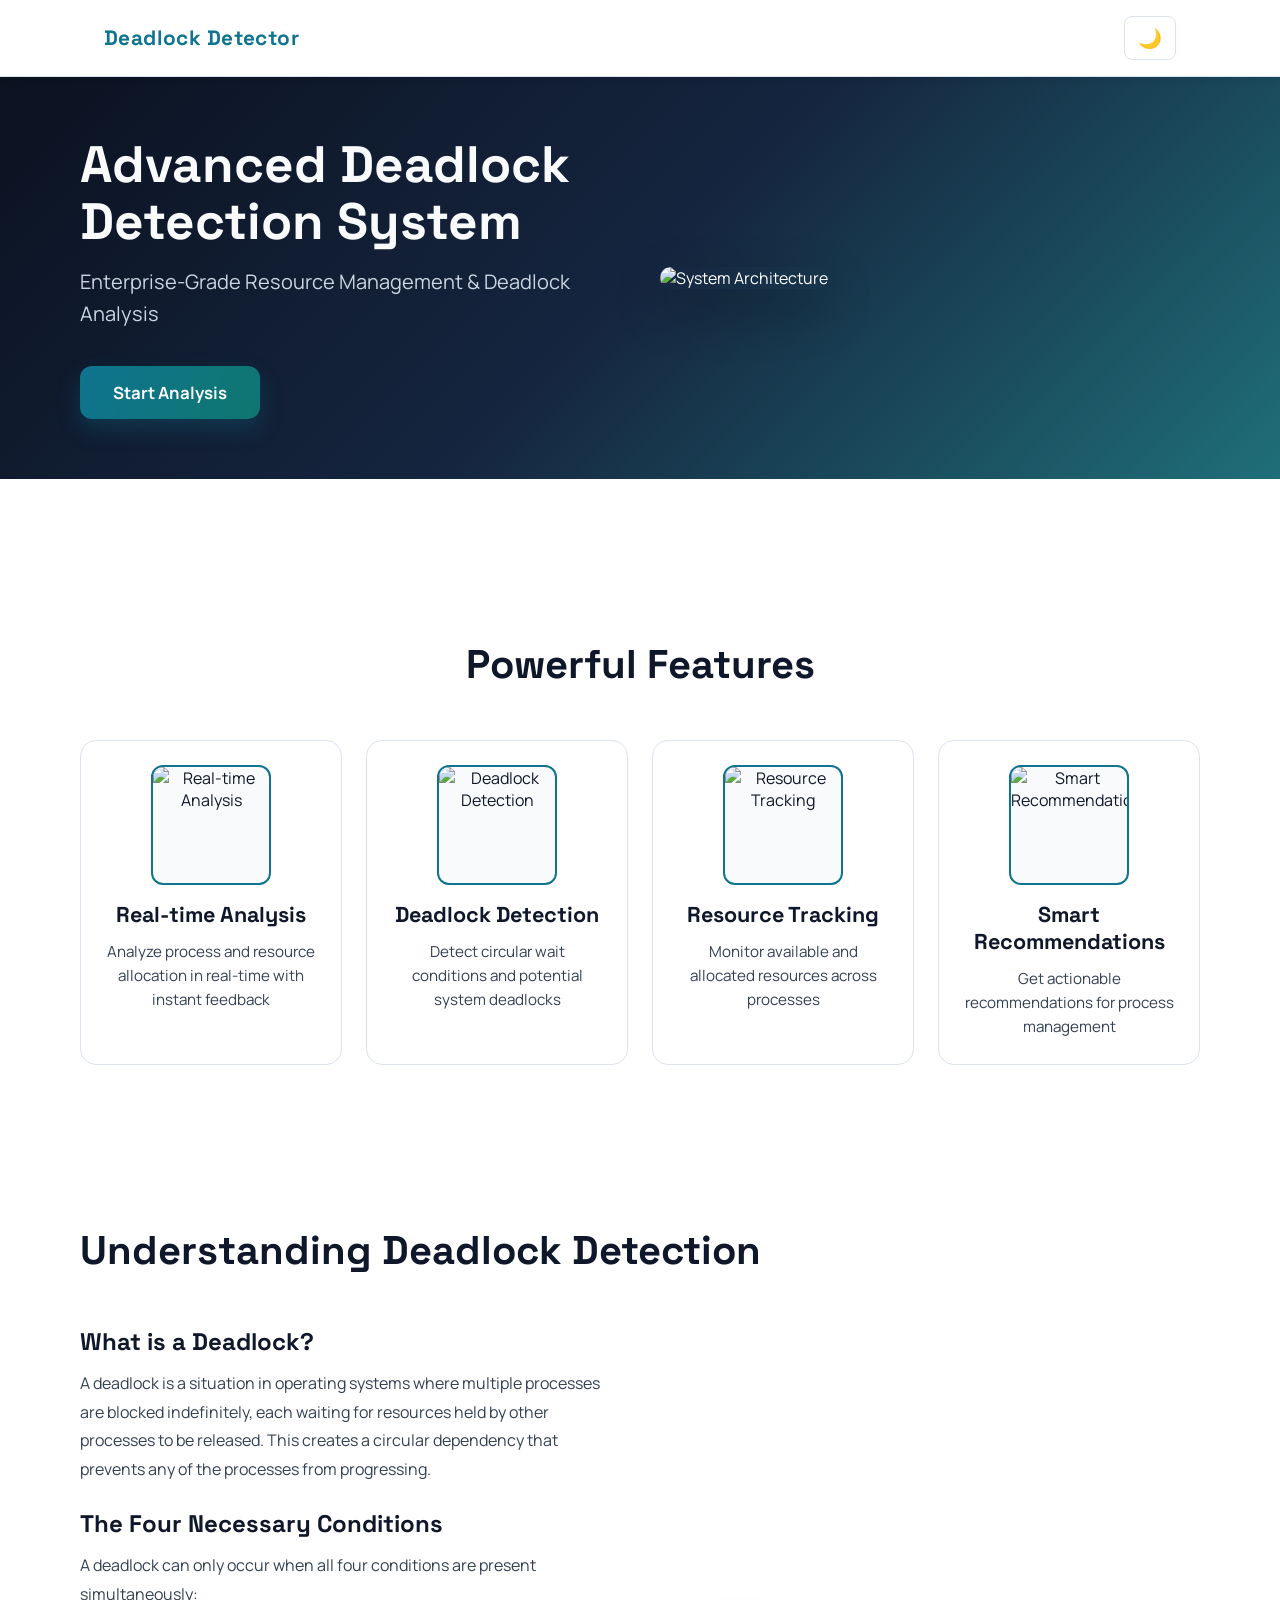
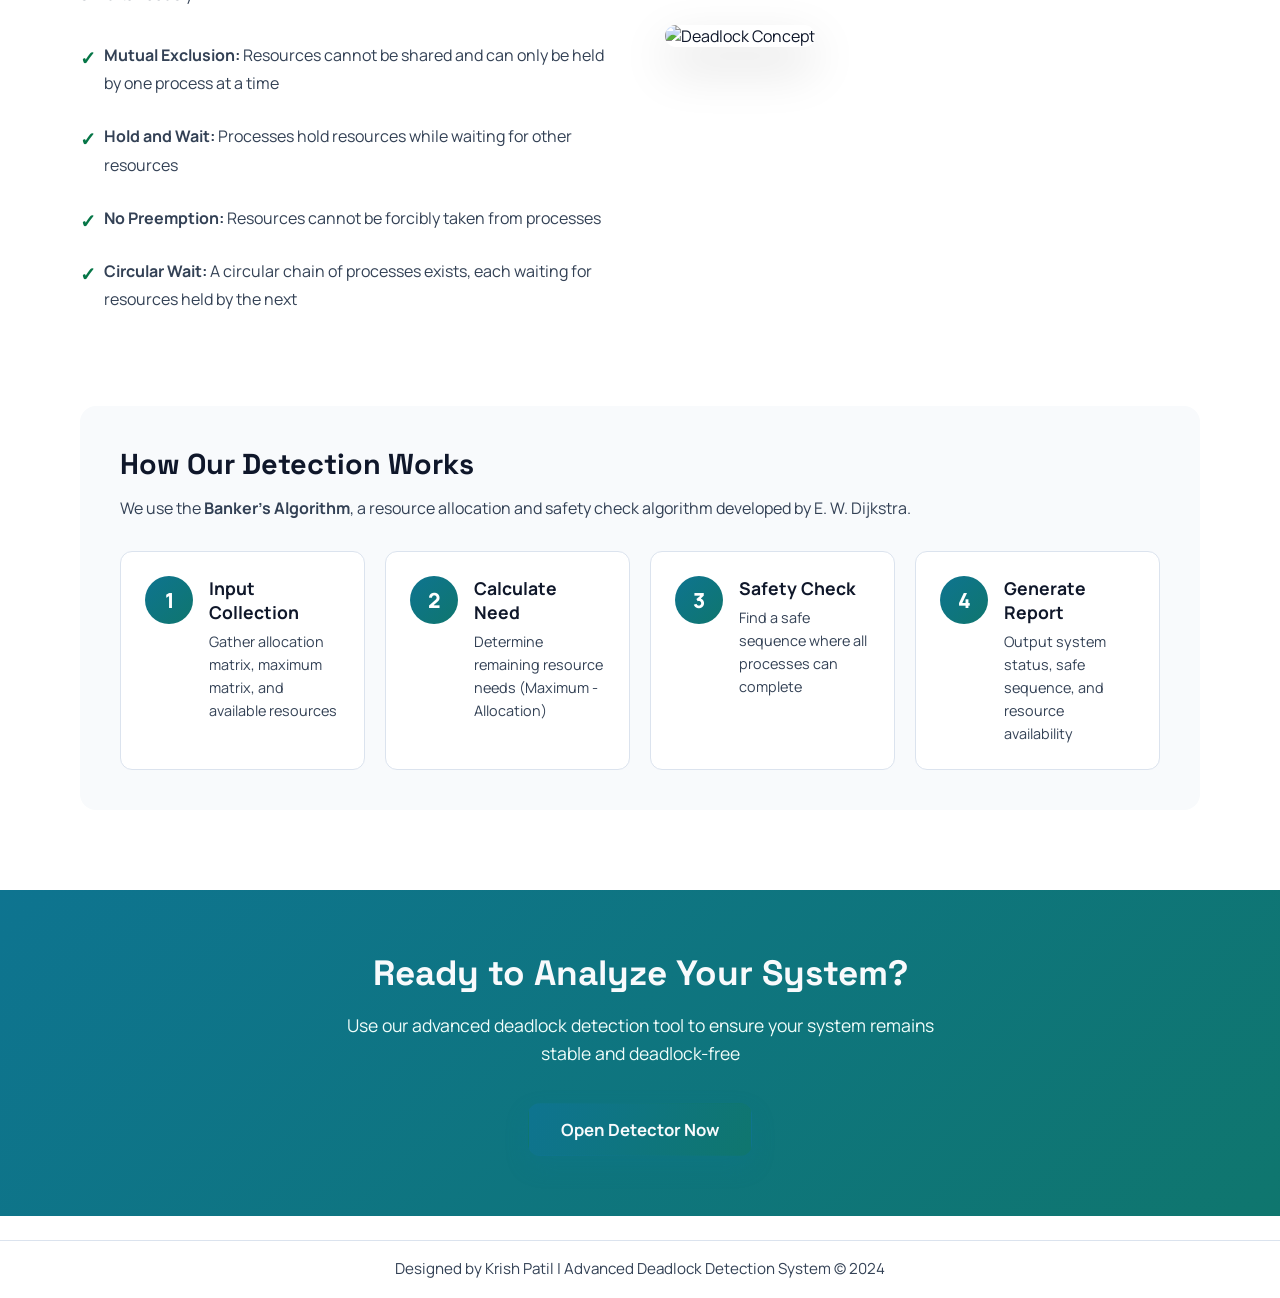
==== index.html @ be3bcf53 "Replace emoji icons with real Pexels images for better UX" ====
<!DOCTYPE html>
<html lang="en">
<head>
    <meta charset="UTF-8">
    <meta name="viewport" content="width=device-width, initial-scale=1.0">
    <title>Advanced Deadlock Detection System</title>
    <link rel="preconnect" href="https://fonts.googleapis.com">
    <link rel="preconnect" href="https://fonts.gstatic.com" crossorigin>
    <link href="https://fonts.googleapis.com/css2?family=JetBrains+Mono:wght@400;600&family=Manrope:wght@400;600;700;800&family=Space+Grotesk:wght@600;700&display=swap" rel="stylesheet">
    <link rel="stylesheet" href="style.css">
</head>
<body>
    <!-- Navigation -->
    <nav class="navbar">
        <div class="container navbar-content">
            <div class="logo">Deadlock Detector</div>
            <button class="theme-toggle" id="theme-toggle" title="Toggle Dark/Light Mode">
                <span class="theme-icon">🌙</span>
            </button>
        </div>
    </nav>

    <!-- Hero Section -->
    <section class="hero">
        <div class="container">
            <div class="hero-content">
                <h1>Advanced Deadlock Detection System</h1>
                <p class="hero-subtitle">Enterprise-Grade Resource Management & Deadlock Analysis</p>
                <a href="detector.html" class="btn btn-primary btn-lg">Start Analysis</a>
            </div>
            <div class="hero-image">
                <img src="https://images.pexels.com/photos/3183150/pexels-photo-3183150.jpeg?auto=compress&cs=tinysrgb&w=800" alt="System Architecture" class="hero-img">
            </div>
        </div>
    </section>

    <!-- Features Section -->
    <section class="features">
        <div class="container">
            <h2>Powerful Features</h2>
            <div class="features-grid">
                <div class="feature-card">
                    <div class="feature-icon">
                        <img src="https://images.pexels.com/photos/3861969/pexels-photo-3861969.jpeg?auto=compress&cs=tinysrgb&w=400" alt="Real-time Analysis" class="feature-img">
                    </div>
                    <h3>Real-time Analysis</h3>
                    <p>Analyze process and resource allocation in real-time with instant feedback</p>
                </div>
                <div class="feature-card">
                    <div class="feature-icon">
                        <img src="https://images.pexels.com/photos/3182828/pexels-photo-3182828.jpeg?auto=compress&cs=tinysrgb&w=400" alt="Deadlock Detection" class="feature-img">
                    </div>
                    <h3>Deadlock Detection</h3>
                    <p>Detect circular wait conditions and potential system deadlocks</p>
                </div>
                <div class="feature-card">
                    <div class="feature-icon">
                        <img src="https://images.pexels.com/photos/3808517/pexels-photo-3808517.jpeg?auto=compress&cs=tinysrgb&w=400" alt="Resource Tracking" class="feature-img">
                    </div>
                    <h3>Resource Tracking</h3>
                    <p>Monitor available and allocated resources across processes</p>
                </div>
                <div class="feature-card">
                    <div class="feature-icon">
                        <img src="https://images.pexels.com/photos/3184619/pexels-photo-3184619.jpeg?auto=compress&cs=tinysrgb&w=400" alt="Smart Recommendations" class="feature-img">
                    </div>
                    <h3>Smart Recommendations</h3>
                    <p>Get actionable recommendations for process management</p>
                </div>
            </div>
        </div>
    </section>

    <!-- About Section -->
    <section class="about">
        <div class="container">
            <h2>Understanding Deadlock Detection</h2>
            <div class="about-content">
                <div class="about-text">
                    <h3>What is a Deadlock?</h3>
                    <p>A deadlock is a situation in operating systems where multiple processes are blocked indefinitely, each waiting for resources held by other processes to be released. This creates a circular dependency that prevents any of the processes from progressing.</p>
                    
                    <h3 class="mt-3">The Four Necessary Conditions</h3>
                    <p>A deadlock can only occur when all four conditions are present simultaneously:</p>
                    <ul class="conditions-list">
                        <li><strong>Mutual Exclusion:</strong> Resources cannot be shared and can only be held by one process at a time</li>
                        <li><strong>Hold and Wait:</strong> Processes hold resources while waiting for other resources</li>
                        <li><strong>No Preemption:</strong> Resources cannot be forcibly taken from processes</li>
                        <li><strong>Circular Wait:</strong> A circular chain of processes exists, each waiting for resources held by the next</li>
                    </ul>
                </div>
                <div class="about-image">
                    <img src="https://images.pexels.com/photos/3183153/pexels-photo-3183153.jpeg?auto=compress&cs=tinysrgb&w=800" alt="Deadlock Concept" class="about-img">
                </div>
            </div>

            <div class="algorithm-section">
                <h3>How Our Detection Works</h3>
                <p>We use the <strong>Banker's Algorithm</strong>, a resource allocation and safety check algorithm developed by E. W. Dijkstra.</p>
                
                <div class="algorithm-steps">
                    <div class="step">
                        <div class="step-number">1</div>
                        <div class="step-content">
                            <h4>Input Collection</h4>
                            <p>Gather allocation matrix, maximum matrix, and available resources</p>
                        </div>
                    </div>
                    <div class="step">
                        <div class="step-number">2</div>
                        <div class="step-content">
                            <h4>Calculate Need</h4>
                            <p>Determine remaining resource needs (Maximum - Allocation)</p>
                        </div>
                    </div>
                    <div class="step">
                        <div class="step-number">3</div>
                        <div class="step-content">
                            <h4>Safety Check</h4>
                            <p>Find a safe sequence where all processes can complete</p>
                        </div>
                    </div>
                    <div class="step">
                        <div class="step-number">4</div>
                        <div class="step-content">
                            <h4>Generate Report</h4>
                            <p>Output system status, safe sequence, and resource availability</p>
                        </div>
                    </div>
                </div>
            </div>
        </div>
    </section>

    <!-- CTA Section -->
    <section class="cta">
        <div class="container">
            <h2>Ready to Analyze Your System?</h2>
            <p>Use our advanced deadlock detection tool to ensure your system remains stable and deadlock-free</p>
            <a href="detector.html" class="btn btn-primary btn-lg">Open Detector Now</a>
        </div>
    </section>

    <footer class="footer">
        <p>Designed by Krish Patil | Advanced Deadlock Detection System © 2024</p>
    </footer>
</body>
</html>
---- style.css ----
:root {
    --bg-1: #0b1220;
    --bg-2: #15253f;
    --bg-3: #1f6f78;
    --text-primary: #0f172a;
    --text-secondary: #334155;
    --surface: #ffffff;
    --surface-soft: #f8fafc;
    --surface-strong: #eef2ff;
    --border: #dbe3ee;
    --accent: #0e7490;
    --accent-strong: #0f766e;
    --danger: #b42318;
    --danger-soft: #fef3f2;
    --safe: #067647;
    --safe-soft: #ecfdf3;
    --radius-md: 14px;
    --radius-lg: 20px;
    --shadow-soft: 0 14px 30px rgba(2, 8, 23, 0.14);
    --shadow-strong: 0 28px 60px rgba(2, 8, 23, 0.2);
}

/* Dark Mode Theme */
html[data-theme="dark"] {
    --text-primary: #f8fafc;
    --text-secondary: #cbd5e1;
    --surface: #1f2937;
    --surface-soft: #111827;
    --surface-strong: #374151;
    --border: #4b5563;
    --danger-soft: #7f1d1d;
    --safe-soft: #064e3b;
    --shadow-soft: 0 14px 30px rgba(0, 0, 0, 0.4);
    --shadow-strong: 0 28px 60px rgba(0, 0, 0, 0.6);
}

@media (prefers-color-scheme: dark) {
    html:not([data-theme="light"]) {
        --text-primary: #f8fafc;
        --text-secondary: #cbd5e1;
        --surface: #1f2937;
        --surface-soft: #111827;
        --surface-strong: #374151;
        --border: #4b5563;
        --danger-soft: #7f1d1d;
        --safe-soft: #064e3b;
        --shadow-soft: 0 14px 30px rgba(0, 0, 0, 0.4);
        --shadow-strong: 0 28px 60px rgba(0, 0, 0, 0.6);
    }
}

@keyframes fadeInDown {
    from {
        opacity: 0;
        transform: translateY(-20px);
    }
    to {
        opacity: 1;
        transform: translateY(0);
    }
}

@keyframes fadeInUp {
    from {
        opacity: 0;
        transform: translateY(20px);
    }
    to {
        opacity: 1;
        transform: translateY(0);
    }
}

@keyframes slideInLeft {
    from {
        opacity: 0;
        transform: translateX(-30px);
    }
    to {
        opacity: 1;
        transform: translateX(0);
    }
}

@keyframes slideInRight {
    from {
        opacity: 0;
        transform: translateX(30px);
    }
    to {
        opacity: 1;
        transform: translateX(0);
    }
}

@keyframes scaleIn {
    from {
        opacity: 0;
        transform: scale(0.95);
    }
    to {
        opacity: 1;
        transform: scale(1);
    }
}

@keyframes pulse {
    0%, 100% {
        box-shadow: 0 0 0 0 rgba(14, 116, 144, 0.3);
    }
}

@keyframes glow {
    0% {
        box-shadow: var(--shadow-soft);
    }
    50% {
        box-shadow: var(--shadow-soft);
    }
    100% {
        box-shadow: var(--shadow-soft);
    }
}

@keyframes shimmer {
    0% {
        background-position: -1000px 0;
    }
    100% {
        background-position: 1000px 0;
    }
}

* {
    margin: 0;
    padding: 0;
    box-sizing: border-box;
}

html {
    scroll-behavior: smooth;
}

body {
    font-family: "Manrope", "Segoe UI", sans-serif;
    color: var(--text-primary);
    min-height: 100vh;
    background: var(--surface);
}

input, textarea, select {
    color: var(--text-primary);
    background-color: var(--surface);
    transition: background-color 0.3s ease, color 0.3s ease, border-color 0.3s ease;
}

/* Navbar Styling */
.navbar {
    background: var(--surface);
    border-bottom: 1px solid var(--border);
    padding: 1rem 0;
    position: sticky;
    top: 0;
    z-index: 100;
    box-shadow: 0 2px 8px rgba(0, 0, 0, 0.08);
}

.navbar-content {
    display: flex;
    justify-content: space-between;
    align-items: center;
    padding: 0 1.5rem;
}

.logo {
    font-size: 1.3rem;
    font-weight: 700;
    color: var(--accent);
    font-family: "Space Grotesk", "Manrope", sans-serif;
    letter-spacing: 0.02em;
}

.theme-toggle {
    background: none;
    border: 1px solid var(--border);
    padding: 0.6rem 0.8rem;
    border-radius: 8px;
    cursor: pointer;
    font-size: 1.2rem;
    transition: all 0.3s ease;
    display: flex;
    align-items: center;
    justify-content: center;
    color: var(--accent);
}

.theme-toggle:hover {
    background: var(--surface-soft);
    border-color: var(--accent);
    transform: scale(1.05);
}

.theme-icon {
    display: inline-block;
    transition: transform 0.3s ease;
}

.theme-toggle:active .theme-icon {
    transform: rotate(20deg);
}

.container {
    max-width: 1120px;
    margin: 0 auto;
}

.header {
    text-align: center;
    margin-bottom: 28px;
    padding: 26px 22px;
    border: 1px solid rgba(226, 232, 240, 0.24);
    background: linear-gradient(135deg, var(--bg-1) 0%, var(--bg-2) 100%);
    backdrop-filter: blur(8px);
    border-radius: var(--radius-lg);
    box-shadow: 0 10px 30px rgba(0, 0, 0, 0.25);
    animation: fadeInDown 0.8s ease-out;
}

.header h1 {
    font-family: "Space Grotesk", "Manrope", sans-serif;
    font-size: clamp(2rem, 3.8vw, 3rem);
    letter-spacing: 0.02em;
    margin-bottom: 8px;
    color: #f8fafc;
}

.header p {
    font-size: 1.05rem;
    color: #cbd5e1;
}

.back-link {
    display: inline-block;
    margin-top: 16px;
    text-decoration: none;
    color: #f0fdfa;
    font-weight: 600;
    border: 1px solid rgba(240, 253, 250, 0.45);
    padding: 10px 16px;
    border-radius: 999px;
    transition: all 0.25s ease;
    animation: slideInRight 0.6s ease-out;
}

.back-link:hover {
    background: #f0fdfa;
    color: #0f172a;
    transform: translateY(-1px);
}

.main-content {
    display: grid;
    grid-template-columns: 1fr;
    gap: 18px;
}

.card,
.input-section,
.results-section {
    border-radius: var(--radius-md);
    background: var(--surface);
    color: var(--text-primary);
    border: 1px solid var(--border);
    box-shadow: var(--shadow-soft);
    padding: 24px;
    animation: fadeInUp 0.7s ease-out;
}

.card {
    transition: transform 0.3s ease, box-shadow 0.3s ease;
}

.card:hover {
    transform: translateY(-4px);
    box-shadow: var(--shadow-strong);
}

h2,
h3 {
    color: var(--text-primary);
    margin-bottom: 12px;
    font-family: "Space Grotesk", "Manrope", sans-serif;
}

p,
li,
label {
    color: var(--text-secondary);
    line-height: 1.6;
}

.features-card ul,
.info-card ol {
    margin-left: 20px;
    margin-top: 10px;
}

.features-card li,
.info-card li {
    margin: 8px 0;
    animation: slideInLeft 0.5s ease-out;
}

.btn {
    display: inline-flex;
    align-items: center;
    justify-content: center;
    gap: 8px;
    font-family: "Manrope", "Segoe UI", sans-serif;
    font-weight: 700;
    border-radius: 12px;
    padding: 12px 20px;
    border: 1px solid transparent;
    cursor: pointer;
    text-decoration: none;
    transition: transform 0.18s ease, box-shadow 0.2s ease, background 0.2s ease;
    margin-top: 8px;
    animation: slideInLeft 0.6s ease-out;
}

.btn:hover {
    transform: translateY(-2px);
}

.btn-primary {
    color: #f8fafc;
    background: linear-gradient(120deg, var(--accent), var(--accent-strong));
    box-shadow: 0 10px 22px rgba(14, 116, 144, 0.3);
}

.btn-primary:hover {
    box-shadow: 0 14px 28px rgba(14, 116, 144, 0.36);
}

.btn-secondary {
    color: var(--surface);
    background: var(--text-primary);
    border-color: var(--text-secondary);
}

.btn-secondary:hover {
    background: #edf2f7;
}

.form-group {
    margin-bottom: 16px;
}

.form-group label {
    display: block;
    font-weight: 700;
    margin-bottom: 6px;
}

.form-group input {
    width: 100%;
    max-width: 220px;
    border: 1px solid #cbd5e1;
    border-radius: 10px;
    padding: 10px 12px;
    font-size: 1rem;
    transition: all 0.3s ease;
    animation: slideInLeft 0.5s ease-out;
    background: var(--surface);
    color: var(--text-primary);
}

.form-group input:focus,
.matrix-input:focus,
.resource-item input:focus {
    outline: none;
    border-color: var(--accent);
    box-shadow: 0 0 0 4px rgba(14, 116, 144, 0.16);
}

#matrices-container {
    margin-top: 22px;
}

.matrix-section {
    background: var(--surface-soft);
    border: 1px solid var(--border);
    border-radius: 12px;
    padding: 18px;
    margin-bottom: 16px;
    animation: fadeInUp 0.6s ease-out;
    transition: all 0.3s ease;
}

.matrix-section:hover {
    border-color: var(--accent);
    box-shadow: 0 6px 16px rgba(14, 116, 144, 0.1);
}

.matrix-row {
    display: grid;
    grid-template-columns: 56px repeat(auto-fit, minmax(56px, 1fr));
    gap: 8px;
    margin-bottom: 10px;
}

.matrix-label {
    display: flex;
    align-items: center;
    justify-content: center;
    border-radius: 8px;
    background: var(--surface-strong);
    color: #1e293b;
    font-weight: 700;
}

.matrix-input {
    border: 1px solid #cbd5e1;
    border-radius: 8px;
    padding: 8px;
    text-align: center;
    font-size: 0.95rem;
    background: var(--surface);
    color: var(--text-primary);
}

.resource-input-group {
    display: flex;
    flex-wrap: wrap;
    gap: 12px;
}

.resource-item {
    display: flex;
    align-items: center;
    gap: 8px;
    background: var(--surface);
    border: 1px solid var(--border);
    border-radius: 10px;
    padding: 8px 10px;
}

.resource-item label {
    font-weight: 700;
    min-width: 34px;
}

.resource-item input {
    width: 64px;
    border: 1px solid #cbd5e1;
    border-radius: 8px;
    padding: 7px;
    text-align: center;
    background: var(--surface);
    color: var(--text-primary);
}

.status-card {
    font-size: 1.05rem;
    font-weight: 800;
    letter-spacing: 0.01em;
    animation: scaleIn 0.6s ease-out;
}

.status-card.safe {
    background: var(--safe-soft);
    color: var(--safe);
    border: 1px solid #abefc6;
}

.status-card.deadlock {
    background: var(--danger-soft);
    color: var(--danger);
    border: 1px solid #fecdca;
}

.deadlock-card {
    background: var(--danger-soft);
    border-color: #fecdca;
    animation: slideInRight 0.7s ease-out;
}

#safe-sequence,
#deadlock-processes,
#remaining-resources,
#process-details {
    background: var(--surface);
    border: 1px solid var(--border);
    border-radius: 10px;
    padding: 14px;
    margin-top: 10px;
    animation: fadeInUp 0.6s ease-out 0.3s both;
    color: var(--text-primary);
}

#safe-sequence,
#deadlock-processes {
    font-family: "JetBrains Mono", Consolas, monospace;
    font-size: 0.95rem;
}

.resource-display {
    display: flex;
    flex-wrap: wrap;
    gap: 10px;
}

.resource-item-display {
    border-radius: 10px;
    padding: 9px 12px;
    border: 1px solid var(--accent);
    background: var(--surface-soft);
    color: var(--text-primary);
    animation: scaleIn 0.5s ease-out;
    transition: all 0.3s ease;
}

.resource-item-display:hover {
    transform: scale(1.05);
    box-shadow: 0 6px 14px rgba(14, 116, 144, 0.25);
}

.resource-item-display strong {
    color: var(--accent);
}

.process-item {
    border: 1px solid var(--border);
    border-radius: 10px;
    padding: 12px;
    background: var(--surface-soft);
    margin-bottom: 10px;
    animation: slideInLeft 0.5s ease-out;
    transition: all 0.3s ease;
    color: var(--text-primary);
}

.process-item:hover {
    transform: translateX(4px);
    box-shadow: 0 6px 14px rgba(14, 116, 144, 0.15);
}

.process-item strong {
    color: var(--text-primary);
}

.footer {
    margin-top: 24px;
    text-align: center;
    padding: 16px;
    color: var(--text-secondary);
    border-top: 1px solid var(--border);
    animation: fadeInUp 0.8s ease-out 0.5s both;
}

.footer p {
    font-size: 0.95rem;
}

/* Hero Section */
.hero {
    background: linear-gradient(135deg, var(--bg-1) 0%, var(--bg-2) 50%, var(--bg-3) 100%);
    color: white;
    padding: 60px 20px;
    margin-bottom: 80px;
}

.hero .container {
    display: grid;
    grid-template-columns: 1fr 1fr;
    gap: 40px;
    align-items: center;
}

.hero-content {
    animation: slideInLeft 0.8s ease-out;
}

.hero-content h1 {
    font-family: "Space Grotesk", sans-serif;
    font-size: 3.2rem;
    line-height: 1.1;
    margin-bottom: 16px;
    color: #f8fafc;
}

.hero-subtitle {
    font-size: 1.25rem;
    color: #cbd5e1;
    margin-bottom: 28px;
    line-height: 1.6;
}

.hero-image {
    animation: slideInRight 0.8s ease-out;
}

.hero-img {
    width: 100%;
    height: 400px;
    object-fit: cover;
    border-radius: 16px;
    box-shadow: 0 20px 50px rgba(0, 0, 0, 0.3);
    transition: transform 0.3s ease;
}

.hero-img:hover {
    transform: scale(1.02);
}

.btn-lg {
    font-size: 1.05rem;
    padding: 14px 32px;
}

/* Features Section */
.features {
    padding: 80px 20px;
    background: var(--surface);
}

.features h2 {
    font-family: "Space Grotesk", sans-serif;
    font-size: 2.5rem;
    text-align: center;
    margin-bottom: 50px;
    color: var(--text-primary);
}

.features-grid {
    display: grid;
    grid-template-columns: repeat(auto-fit, minmax(260px, 1fr));
    gap: 24px;
}

.feature-card {
    background: var(--surface);
    border-radius: 16px;
    padding: 24px;
    text-align: center;
    border: 1px solid var(--border);
    transition: all 0.3s ease;
    animation: fadeInUp 0.7s ease-out;
}

.feature-card:hover {
    transform: translateY(-8px);
    box-shadow: 0 20px 40px rgba(0, 0, 0, 0.1);
    border-color: var(--accent);
}

.feature-icon {
    width: 120px;
    height: 120px;
    margin: 0 auto 16px;
    border-radius: 12px;
    overflow: hidden;
    background: var(--surface-soft);
    display: flex;
    align-items: center;
    justify-content: center;
    border: 2px solid var(--accent);
    animation: scaleIn 0.6s ease-out;
}

.feature-img {
    width: 100%;
    height: 100%;
    object-fit: cover;
}

.feature-card h3 {
    font-size: 1.35rem;
    margin-bottom: 12px;
    color: var(--text-primary);
}

.feature-card p {
    color: var(--text-secondary);
    line-height: 1.6;
    font-size: 0.95rem;
}

/* About Section */
.about {
    padding: 80px 20px;
    background: var(--surface);
}

.about h2 {
    font-family: "Space Grotesk", sans-serif;
    font-size: 2.5rem;
    margin-bottom: 50px;
    color: var(--text-primary);
}

.about-content {
    display: grid;
    grid-template-columns: 1fr 1fr;
    gap: 50px;
    align-items: center;
    margin-bottom: 60px;
}

.about-text {
    animation: slideInLeft 0.8s ease-out;
}

.about-text h3 {
    font-size: 1.5rem;
    color: var(--text-primary);
    margin-bottom: 12px;
    margin-top: 24px;
}

.about-text h3:first-child {
    margin-top: 0;
}

.about-text p {
    color: var(--text-secondary);
    line-height: 1.8;
    margin-bottom: 16px;
}

.conditions-list {
    list-style: none;
    padding: 0;
    margin: 20px 0;
}

.conditions-list li {
    padding: 12px 0;
    padding-left: 24px;
    position: relative;
    color: var(--text-secondary);
    line-height: 1.8;
}

.conditions-list li:before {
    content: "✓";
    position: absolute;
    left: 0;
    color: var(--safe);
    font-weight: bold;
    font-size: 1.2rem;
}

.about-image {
    animation: slideInRight 0.8s ease-out;
}

.about-img {
    width: 100%;
    height: 400px;
    object-fit: cover;
    border-radius: 16px;
    box-shadow: 0 20px 50px rgba(0, 0, 0, 0.15);
}

.mt-3 {
    margin-top: 24px;
}

/* Algorithm Section */
.algorithm-section {
    background: var(--surface-soft);
    padding: 40px;
    border-radius: 16px;
    margin-top: 40px;
    animation: fadeInUp 0.8s ease-out;
}

.algorithm-section h3 {
    font-size: 1.8rem;
    color: var(--text-primary);
    margin-bottom: 12px;
}

.algorithm-section > p {
    color: var(--text-secondary);
    margin-bottom: 28px;
    line-height: 1.8;
}

.algorithm-steps {
    display: grid;
    grid-template-columns: repeat(auto-fit, minmax(200px, 1fr));
    gap: 20px;
}

.step {
    background: var(--surface);
    padding: 24px;
    border-radius: 12px;
    border: 1px solid var(--border);
    display: flex;
    gap: 16px;
    transition: all 0.3s ease;
}

.step:hover {
    transform: translateY(-4px);
    box-shadow: 0 12px 24px rgba(0, 0, 0, 0.08);
    border-color: var(--accent);
}

.step-number {
    width: 48px;
    height: 48px;
    border-radius: 50%;
    background: linear-gradient(135deg, var(--accent), var(--accent-strong));
    color: white;
    display: flex;
    align-items: center;
    justify-content: center;
    font-weight: 800;
    font-size: 1.3rem;
    flex-shrink: 0;
}

.step-content h4 {
    font-size: 1.1rem;
    color: var(--text-primary);
    margin-bottom: 6px;
}

.step-content p {
    color: var(--text-secondary);
    font-size: 0.9rem;
    line-height: 1.6;
}

/* CTA Section */
.cta {
    background: linear-gradient(135deg, var(--accent), var(--accent-strong));
    color: white;
    padding: 60px 20px;
    text-align: center;
    animation: fadeInUp 0.8s ease-out;
}

.cta h2 {
    font-family: "Space Grotesk", sans-serif;
    font-size: 2.2rem;
    margin-bottom: 16px;
    color: #f8fafc;
}

.cta p {
    font-size: 1.1rem;
    margin-bottom: 28px;
    color: #f0fdfa;
    max-width: 600px;
    margin-left: auto;
    margin-right: auto;
}

@media (max-width: 768px) {
    body {
        padding: 16px 12px;
    }

    .header {
        padding: 20px 16px;
    }

    .card,
    .input-section,
    .results-section {
        padding: 18px;
    }

    .btn {
        width: 100%;
    }

    .form-group input {
        max-width: none;
    }

    .matrix-row {
        grid-template-columns: 46px repeat(auto-fit, minmax(46px, 1fr));
        gap: 6px;
    }

    .resource-item {
        width: 100%;
        justify-content: space-between;
    }

    /* Hero */
    .hero .container {
        grid-template-columns: 1fr;
    }

    .hero-content h1 {
        font-size: 2.2rem;
    }

    .hero-subtitle {
        font-size: 1rem;
    }

    /* Features */
    .features h2 {
        font-size: 1.8rem;
    }

    .features-grid {
        grid-template-columns: 1fr;
    }

    /* About */
    .about-content {
        grid-template-columns: 1fr;
        gap: 30px;
    }

    .algorithm-steps {
        grid-template-columns: 1fr;
    }

    /* CTA */
    .cta h2 {
        font-size: 1.6rem;
    }
}
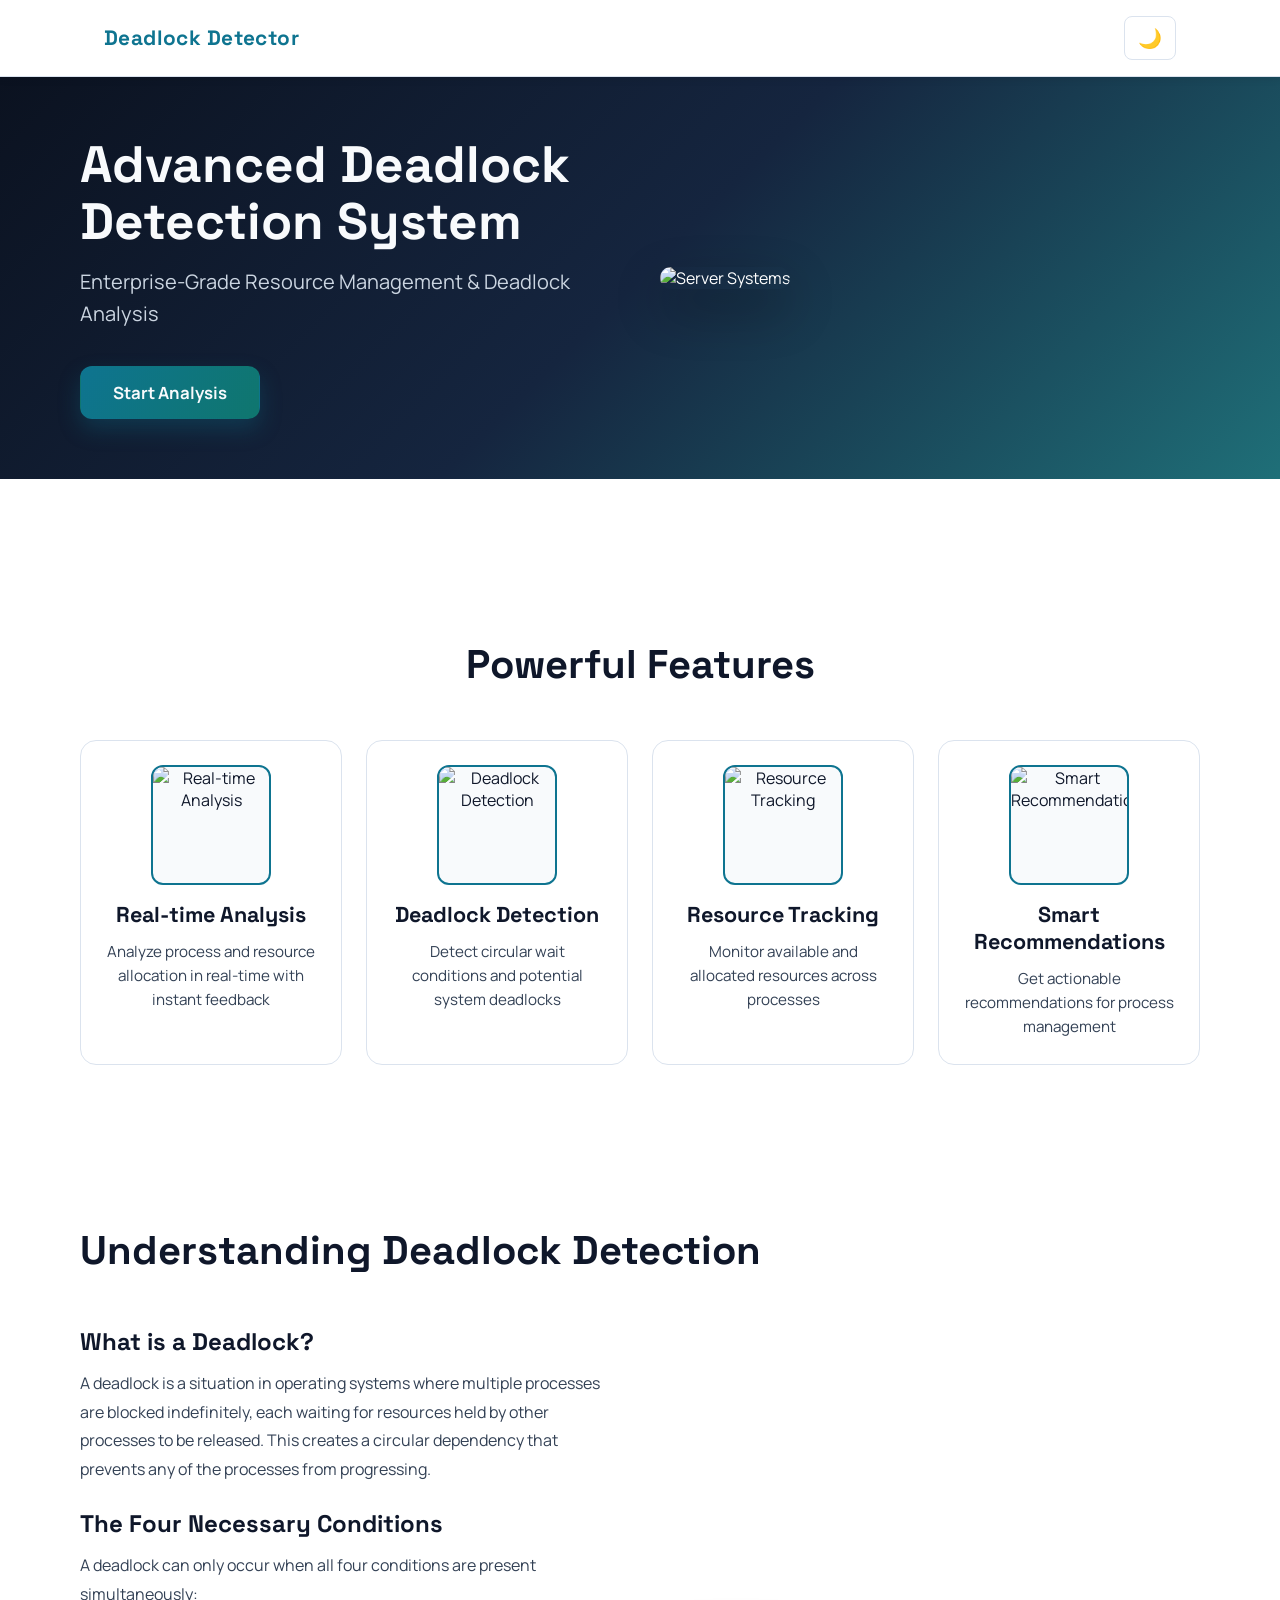
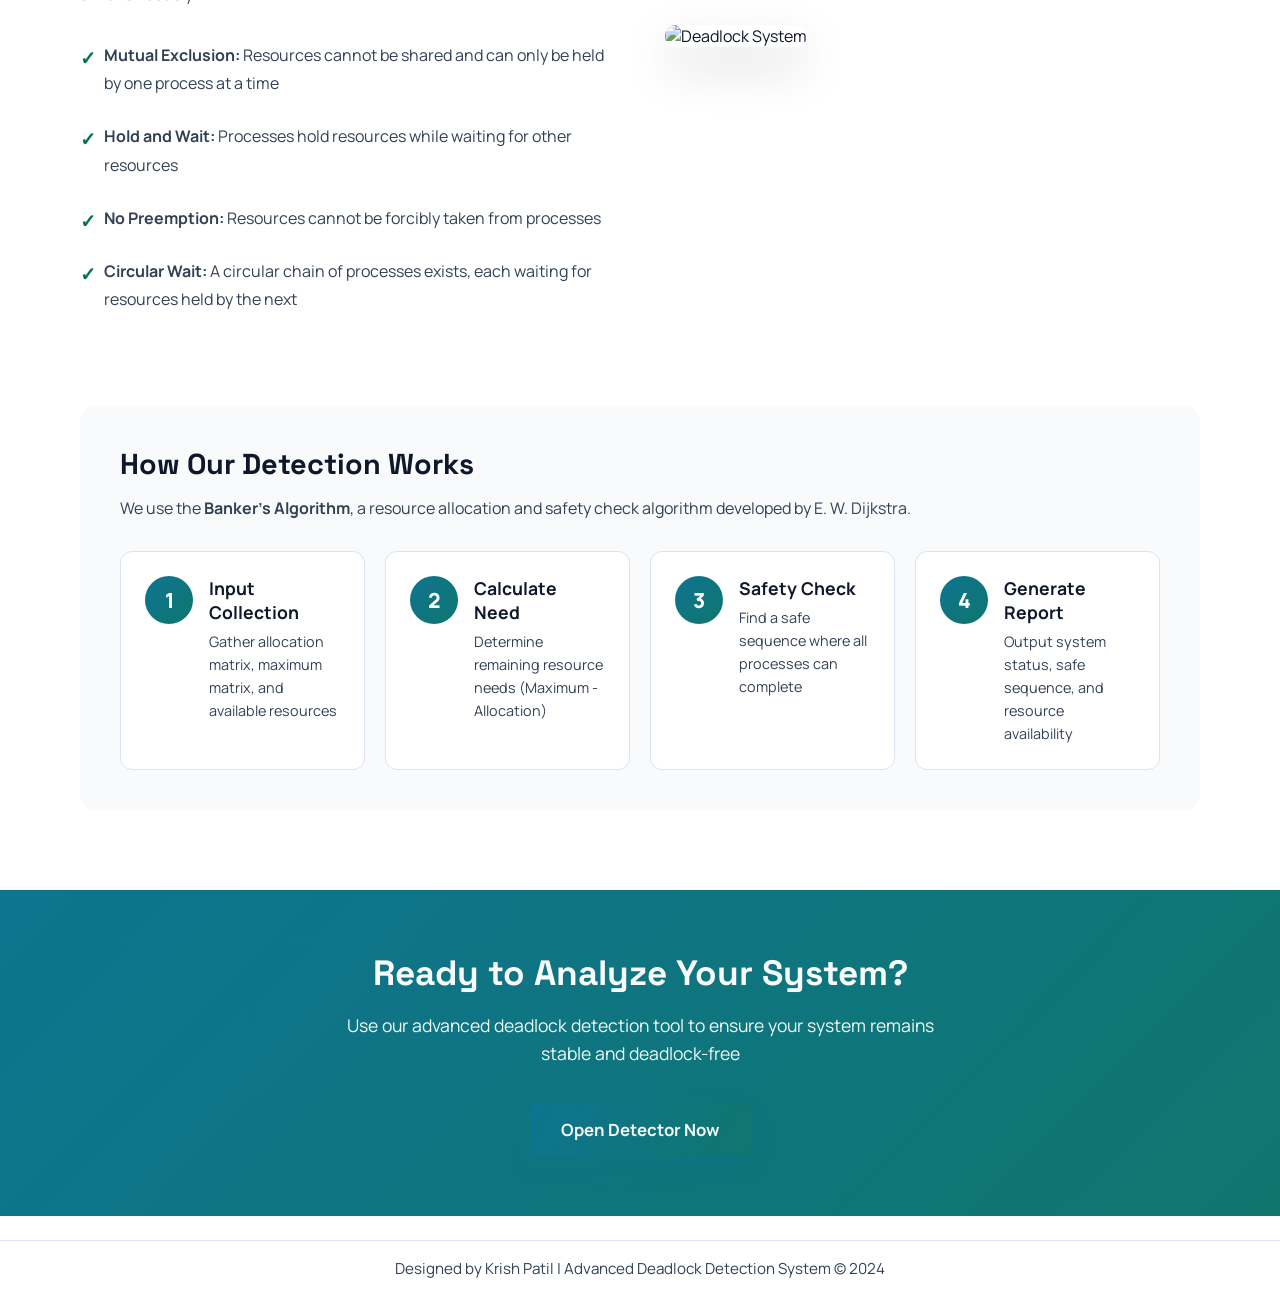
==== commit 2c42c5db: "Update with deadlock-relevant images from Unsplash" ====
--- a/index.html
+++ b/index.html
@@ -29,7 +29,7 @@
                 <a href="detector.html" class="btn btn-primary btn-lg">Start Analysis</a>
             </div>
             <div class="hero-image">
-                <img src="https://images.pexels.com/photos/3183150/pexels-photo-3183150.jpeg?auto=compress&cs=tinysrgb&w=800" alt="System Architecture" class="hero-img">
+                <img src="https://images.unsplash.com/photo-1558618666-fcd25c85cd64?w=800&q=80" alt="Server Systems" class="hero-img">
             </div>
         </div>
     </section>
@@ -41,28 +41,28 @@
             <div class="features-grid">
                 <div class="feature-card">
                     <div class="feature-icon">
-                        <img src="https://images.pexels.com/photos/3861969/pexels-photo-3861969.jpeg?auto=compress&cs=tinysrgb&w=400" alt="Real-time Analysis" class="feature-img">
+                        <img src="https://images.unsplash.com/photo-1551288049-bebda4e38f71?w=400&q=80" alt="Real-time Analysis" class="feature-img">
                     </div>
                     <h3>Real-time Analysis</h3>
                     <p>Analyze process and resource allocation in real-time with instant feedback</p>
                 </div>
                 <div class="feature-card">
                     <div class="feature-icon">
-                        <img src="https://images.pexels.com/photos/3182828/pexels-photo-3182828.jpeg?auto=compress&cs=tinysrgb&w=400" alt="Deadlock Detection" class="feature-img">
+                        <img src="https://images.unsplash.com/photo-1517694712202-14dd9538aa97?w=400&q=80" alt="Deadlock Detection" class="feature-img">
                     </div>
                     <h3>Deadlock Detection</h3>
                     <p>Detect circular wait conditions and potential system deadlocks</p>
                 </div>
                 <div class="feature-card">
                     <div class="feature-icon">
-                        <img src="https://images.pexels.com/photos/3808517/pexels-photo-3808517.jpeg?auto=compress&cs=tinysrgb&w=400" alt="Resource Tracking" class="feature-img">
+                        <img src="https://images.unsplash.com/photo-1454165804606-c3d57bc86b40?w=400&q=80" alt="Resource Tracking" class="feature-img">
                     </div>
                     <h3>Resource Tracking</h3>
                     <p>Monitor available and allocated resources across processes</p>
                 </div>
                 <div class="feature-card">
                     <div class="feature-icon">
-                        <img src="https://images.pexels.com/photos/3184619/pexels-photo-3184619.jpeg?auto=compress&cs=tinysrgb&w=400" alt="Smart Recommendations" class="feature-img">
+                        <img src="https://images.unsplash.com/photo-1552664730-d307ca884978?w=400&q=80" alt="Smart Recommendations" class="feature-img">
                     </div>
                     <h3>Smart Recommendations</h3>
                     <p>Get actionable recommendations for process management</p>
@@ -90,7 +90,7 @@
                     </ul>
                 </div>
                 <div class="about-image">
-                    <img src="https://images.pexels.com/photos/3183153/pexels-photo-3183153.jpeg?auto=compress&cs=tinysrgb&w=800" alt="Deadlock Concept" class="about-img">
+                    <img src="https://images.unsplash.com/photo-1516534775068-bb57314e084e?w=800&q=80" alt="Deadlock System" class="about-img">
                 </div>
             </div>
 
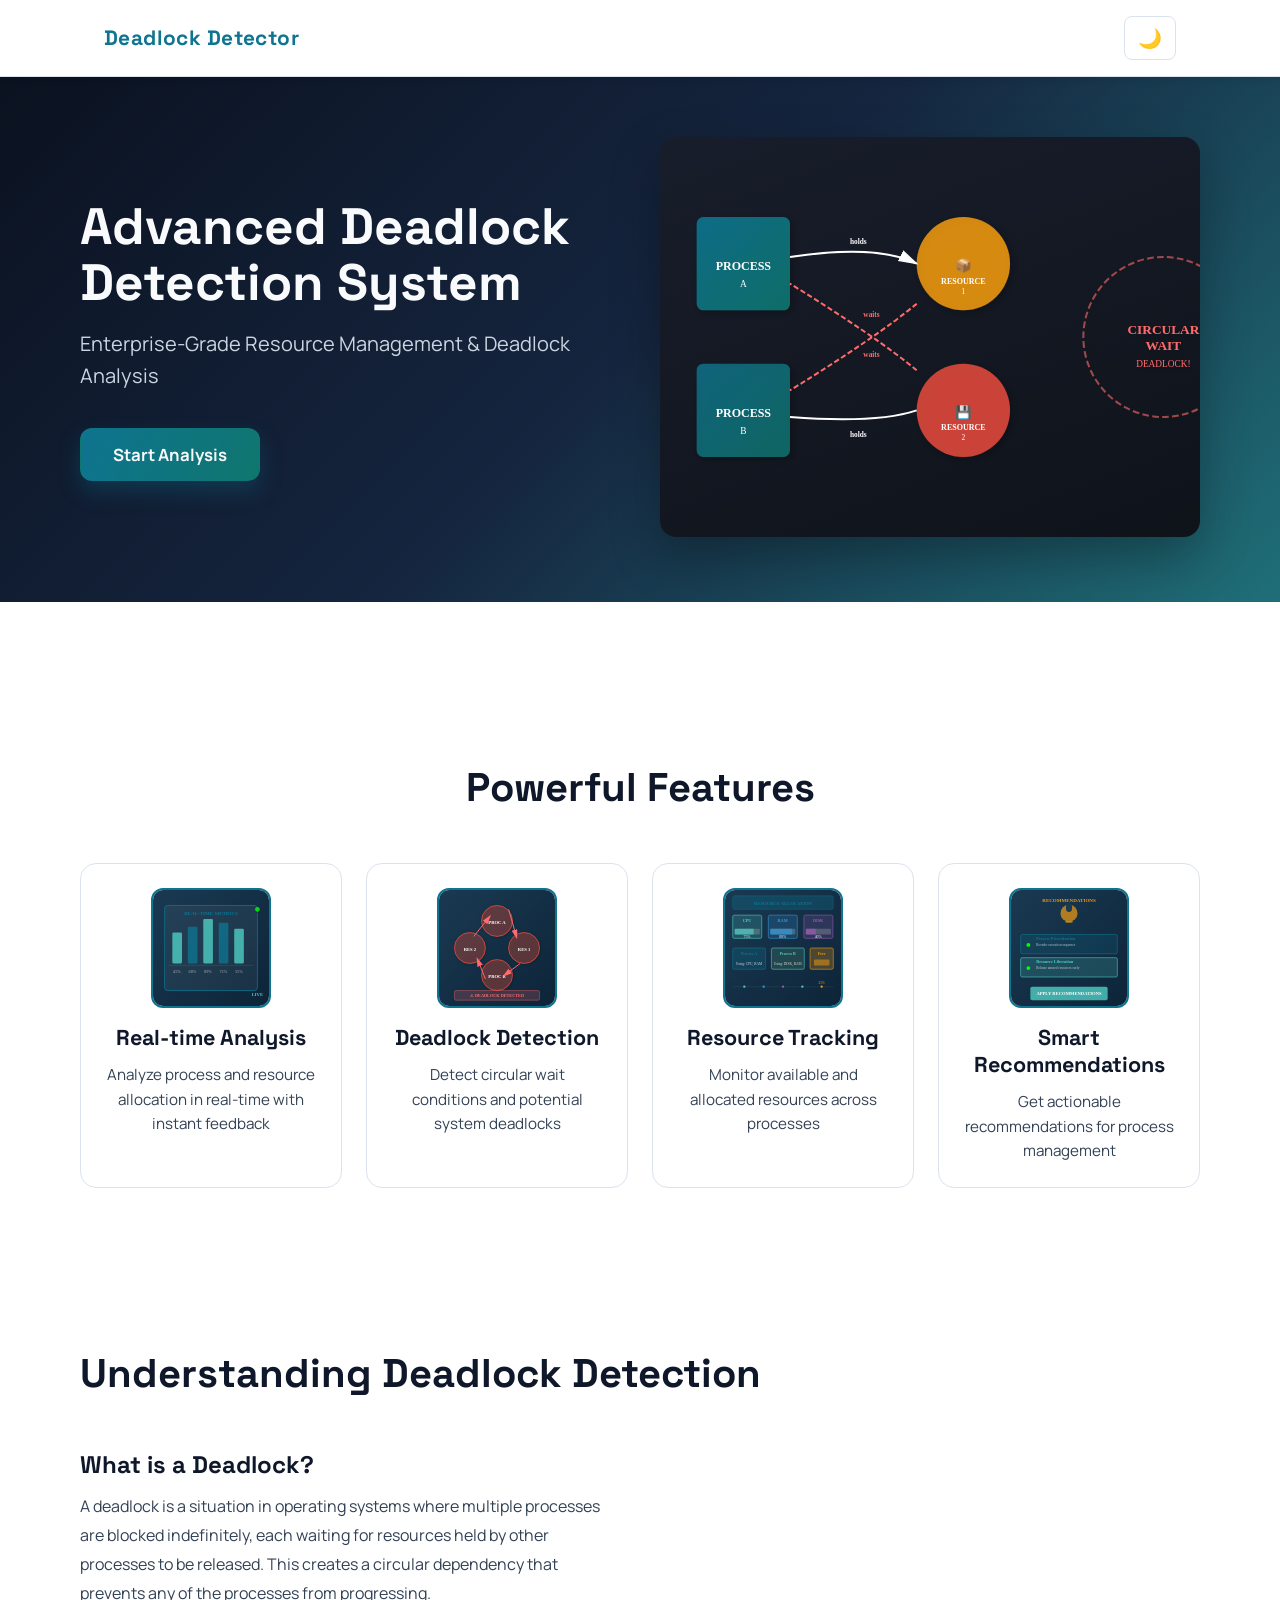
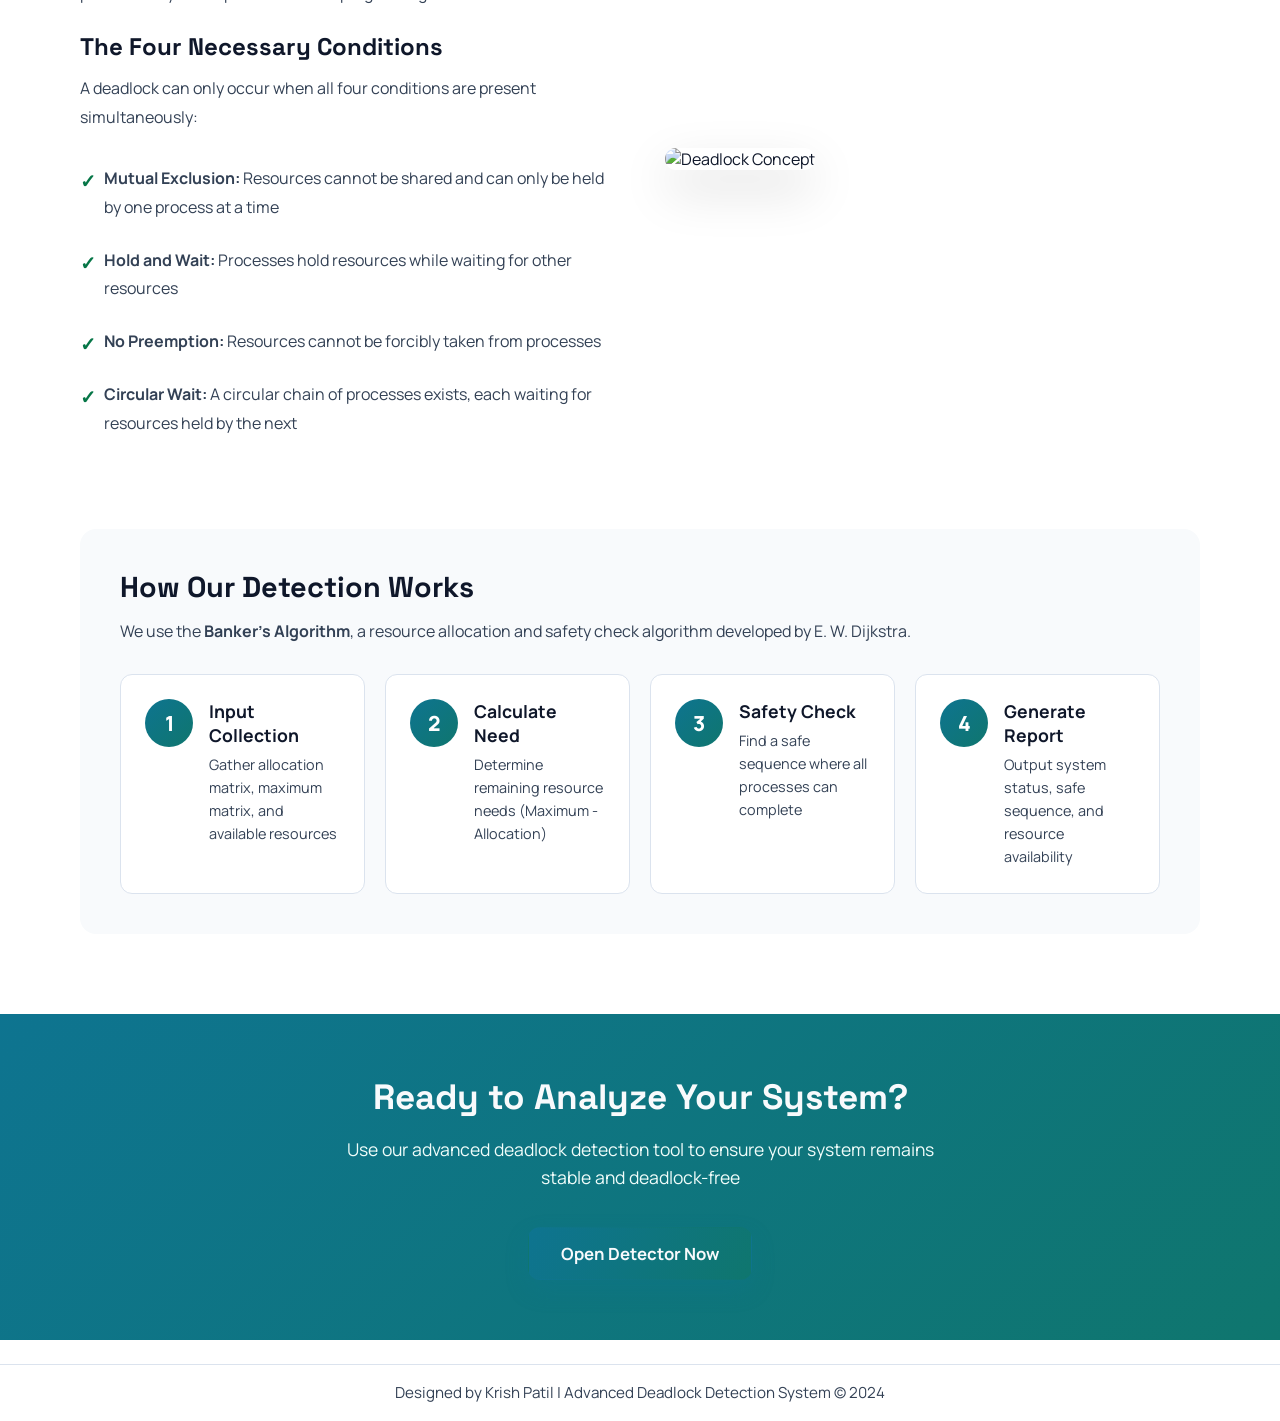
==== commit 98e9608c: "Redesign all SVG images with realistic, detailed graphics and proper aspect ratios" ====
--- a/index.html
+++ b/index.html
@@ -29,7 +29,7 @@
                 <a href="detector.html" class="btn btn-primary btn-lg">Start Analysis</a>
             </div>
             <div class="hero-image">
-                <img src="https://images.unsplash.com/photo-1558618666-fcd25c85cd64?w=800&q=80" alt="Server Systems" class="hero-img">
+                <img src="images.svg" alt="Server Systems" class="hero-img">
             </div>
         </div>
     </section>
@@ -41,28 +41,28 @@
             <div class="features-grid">
                 <div class="feature-card">
                     <div class="feature-icon">
-                        <img src="https://images.unsplash.com/photo-1551288049-bebda4e38f71?w=400&q=80" alt="Real-time Analysis" class="feature-img">
+                        <img src="feature1.svg" alt="Real-time Analysis" class="feature-img">
                     </div>
                     <h3>Real-time Analysis</h3>
                     <p>Analyze process and resource allocation in real-time with instant feedback</p>
                 </div>
                 <div class="feature-card">
                     <div class="feature-icon">
-                        <img src="https://images.unsplash.com/photo-1517694712202-14dd9538aa97?w=400&q=80" alt="Deadlock Detection" class="feature-img">
+                        <img src="feature2.svg" alt="Deadlock Detection" class="feature-img">
                     </div>
                     <h3>Deadlock Detection</h3>
                     <p>Detect circular wait conditions and potential system deadlocks</p>
                 </div>
                 <div class="feature-card">
                     <div class="feature-icon">
-                        <img src="https://images.unsplash.com/photo-1454165804606-c3d57bc86b40?w=400&q=80" alt="Resource Tracking" class="feature-img">
+                        <img src="feature3.svg" alt="Resource Tracking" class="feature-img">
                     </div>
                     <h3>Resource Tracking</h3>
                     <p>Monitor available and allocated resources across processes</p>
                 </div>
                 <div class="feature-card">
                     <div class="feature-icon">
-                        <img src="https://images.unsplash.com/photo-1552664730-d307ca884978?w=400&q=80" alt="Smart Recommendations" class="feature-img">
+                        <img src="feature4.svg" alt="Smart Recommendations" class="feature-img">
                     </div>
                     <h3>Smart Recommendations</h3>
                     <p>Get actionable recommendations for process management</p>
@@ -90,7 +90,7 @@
                     </ul>
                 </div>
                 <div class="about-image">
-                    <img src="https://images.unsplash.com/photo-1516534775068-bb57314e084e?w=800&q=80" alt="Deadlock System" class="about-img">
+                    <img src="about-hero.svg" alt="Deadlock Concept" class="about-img">
                 </div>
             </div>
 
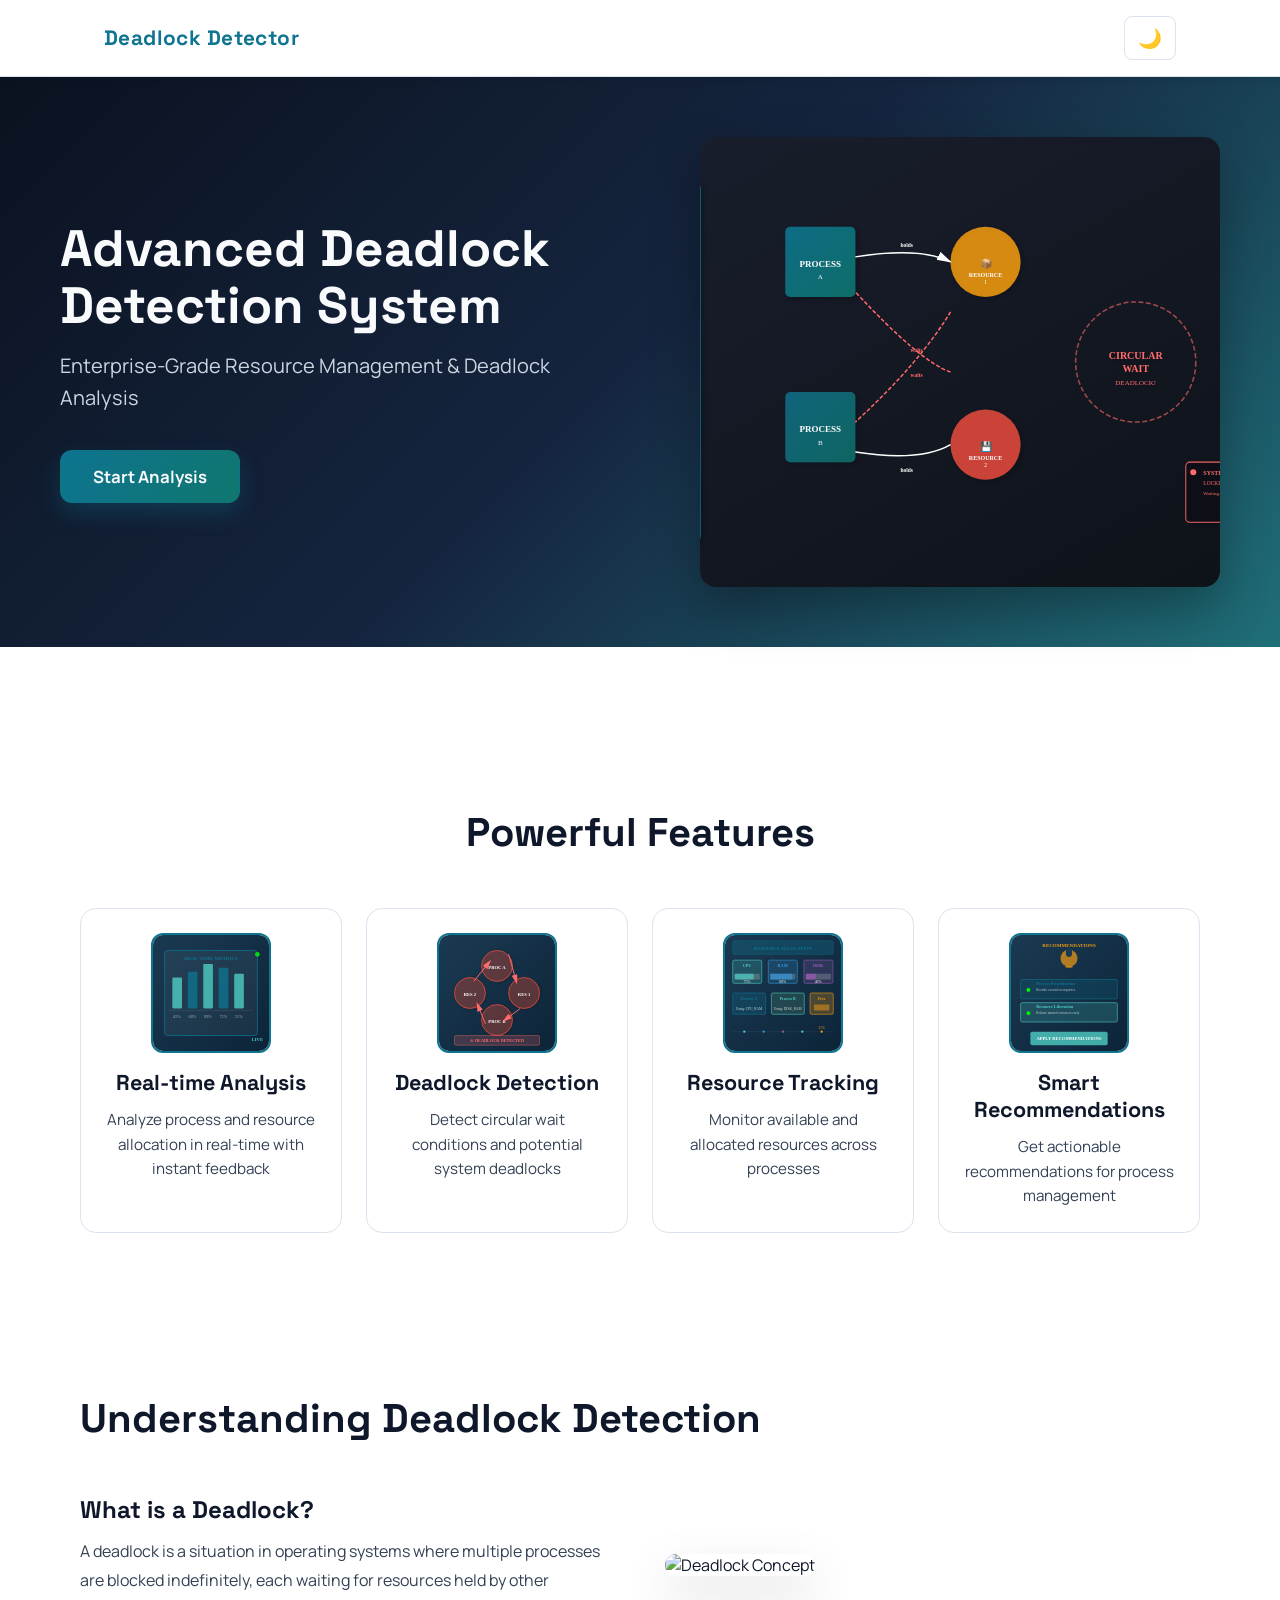
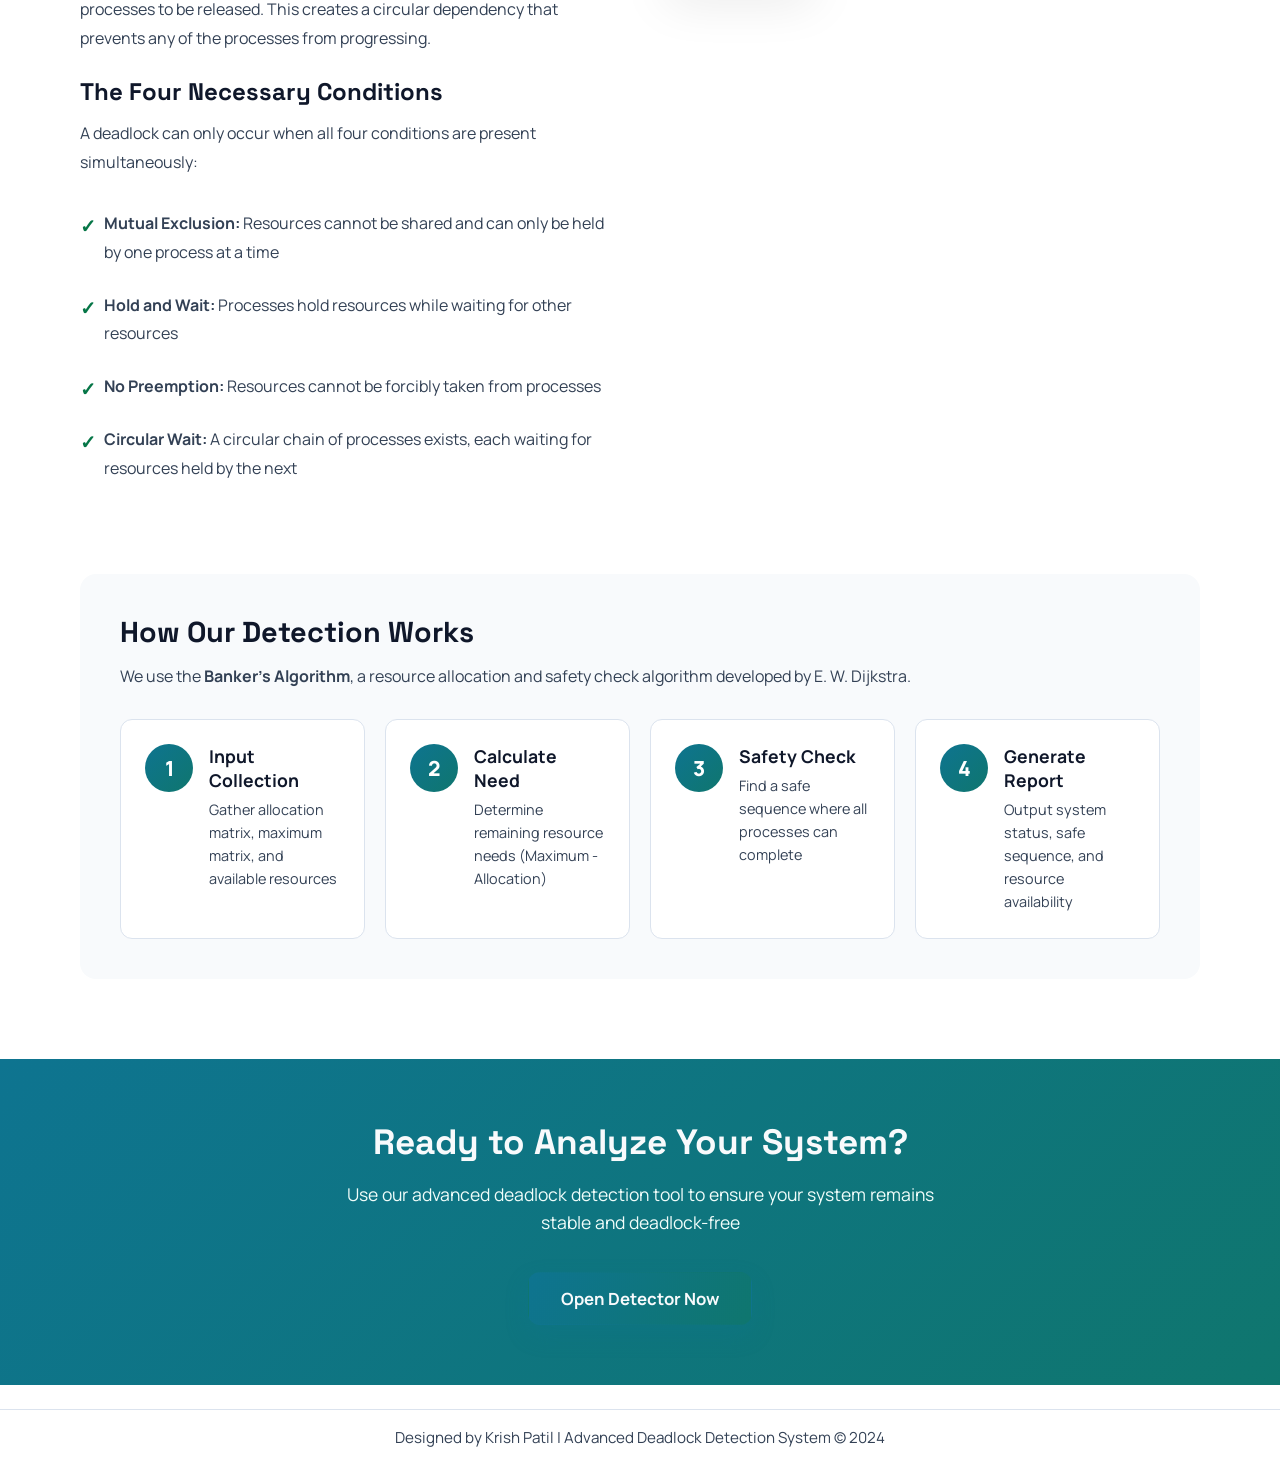
==== commit a92f8c63: "Remove deadlock-concept image and extend deadlock explanation with real-world examples and impact de" ====
--- a/index.html
+++ b/index.html
@@ -90,7 +90,7 @@
                     </ul>
                 </div>
                 <div class="about-image">
-                    <img src="about-hero.svg" alt="Deadlock Concept" class="about-img">
+                    <img src="deadlock-concept.svg" alt="Deadlock Concept" class="about-img">
                 </div>
             </div>
 
--- a/style.css
+++ b/style.css
@@ -414,8 +414,8 @@
     align-items: center;
     justify-content: center;
     border-radius: 8px;
-    background: var(--surface-strong);
-    color: #1e293b;
+    background: var(--accent);
+    color: #ffffff;
     font-weight: 700;
 }
 
@@ -566,19 +566,23 @@
 .hero {
     background: linear-gradient(135deg, var(--bg-1) 0%, var(--bg-2) 50%, var(--bg-3) 100%);
     color: white;
-    padding: 60px 20px;
+    padding: 60px 0;
+    margin: 0;
+    width: 100%;
     margin-bottom: 80px;
-}
-
-.hero .container {
     display: grid;
     grid-template-columns: 1fr 1fr;
-    gap: 40px;
+    gap: 0;
     align-items: center;
+}
+
+.hero .container {
+    display: contents;
 }
 
 .hero-content {
     animation: slideInLeft 0.8s ease-out;
+    padding: 0 60px;
 }
 
 .hero-content h1 {
@@ -598,11 +602,14 @@
 
 .hero-image {
     animation: slideInRight 0.8s ease-out;
+    width: 100%;
+    height: 450px;
+    padding: 0 60px;
 }
 
 .hero-img {
     width: 100%;
-    height: 400px;
+    height: 100%;
     object-fit: cover;
     border-radius: 16px;
     box-shadow: 0 20px 50px rgba(0, 0, 0, 0.3);
@@ -753,11 +760,13 @@
 
 .about-image {
     animation: slideInRight 0.8s ease-out;
+    width: 100%;
+    min-height: 500px;
 }
 
 .about-img {
     width: 100%;
-    height: 400px;
+    height: 100%;
     object-fit: cover;
     border-radius: 16px;
     box-shadow: 0 20px 50px rgba(0, 0, 0, 0.15);
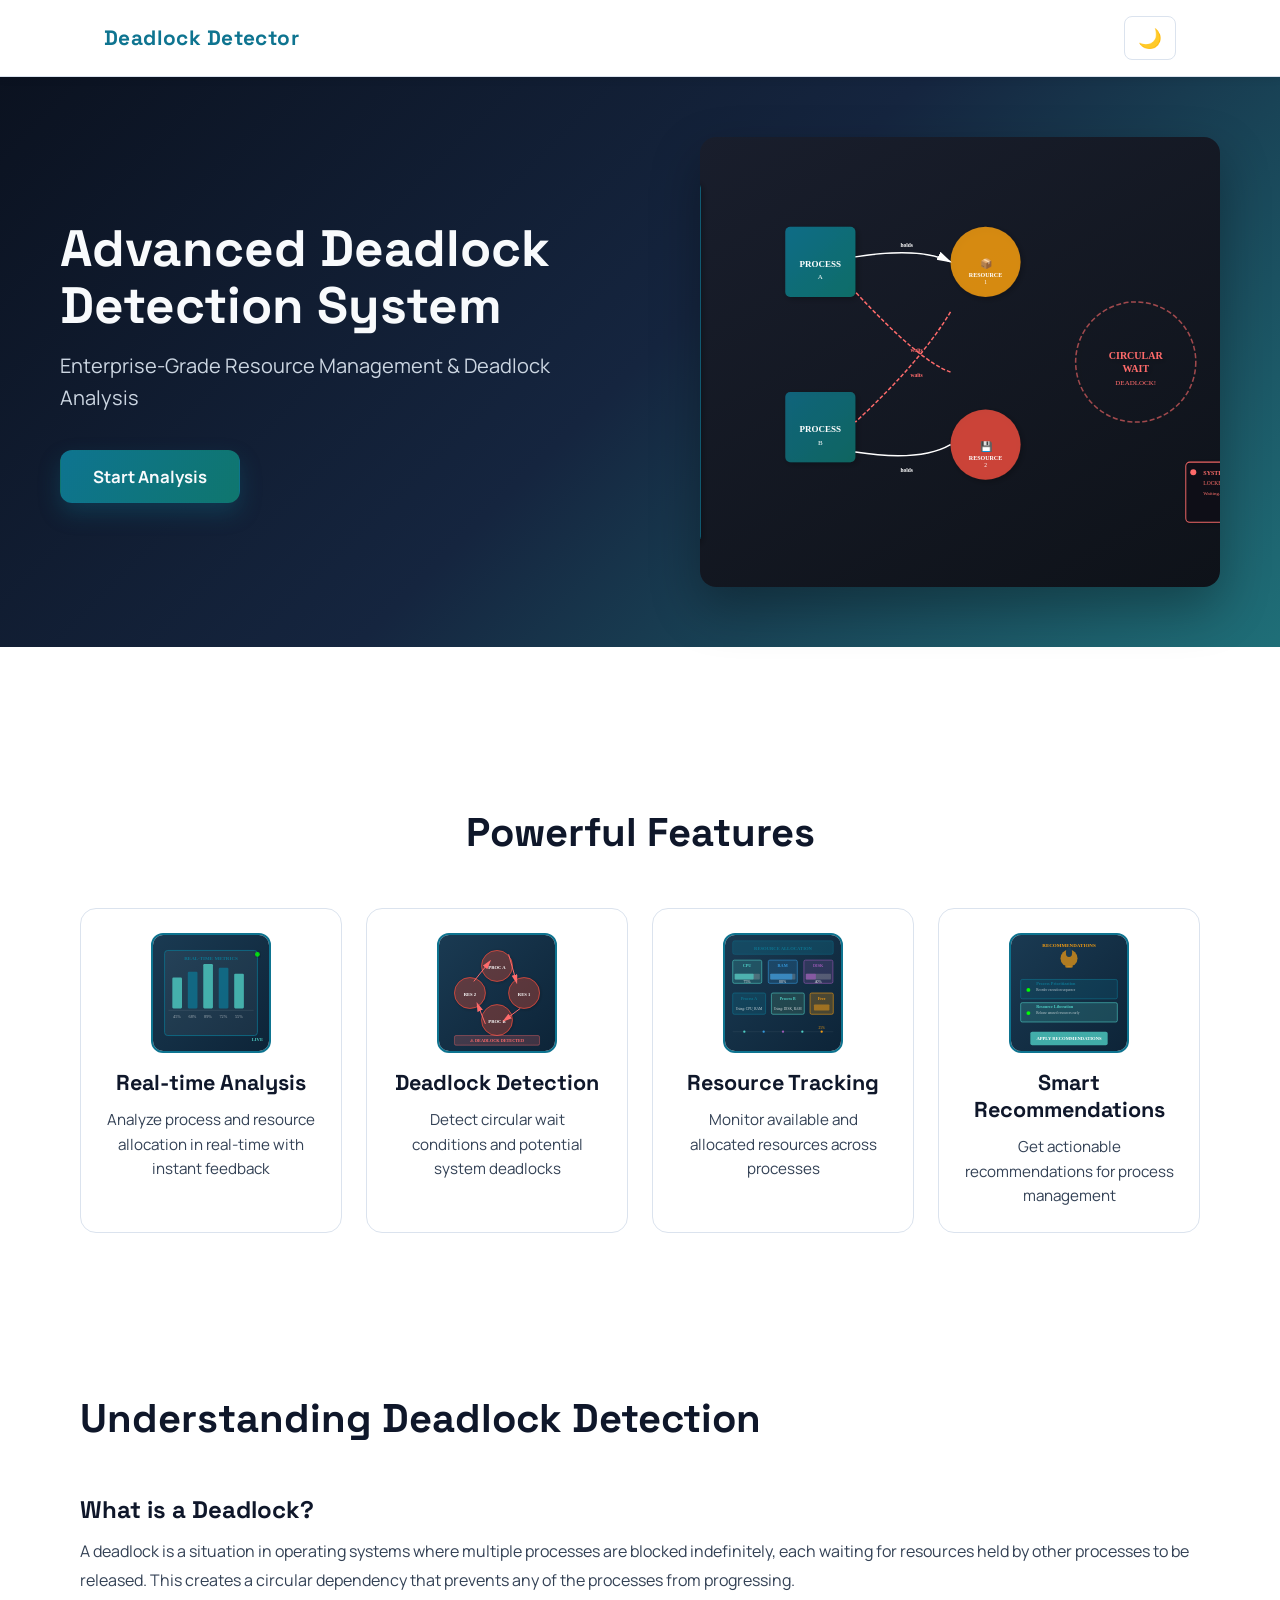
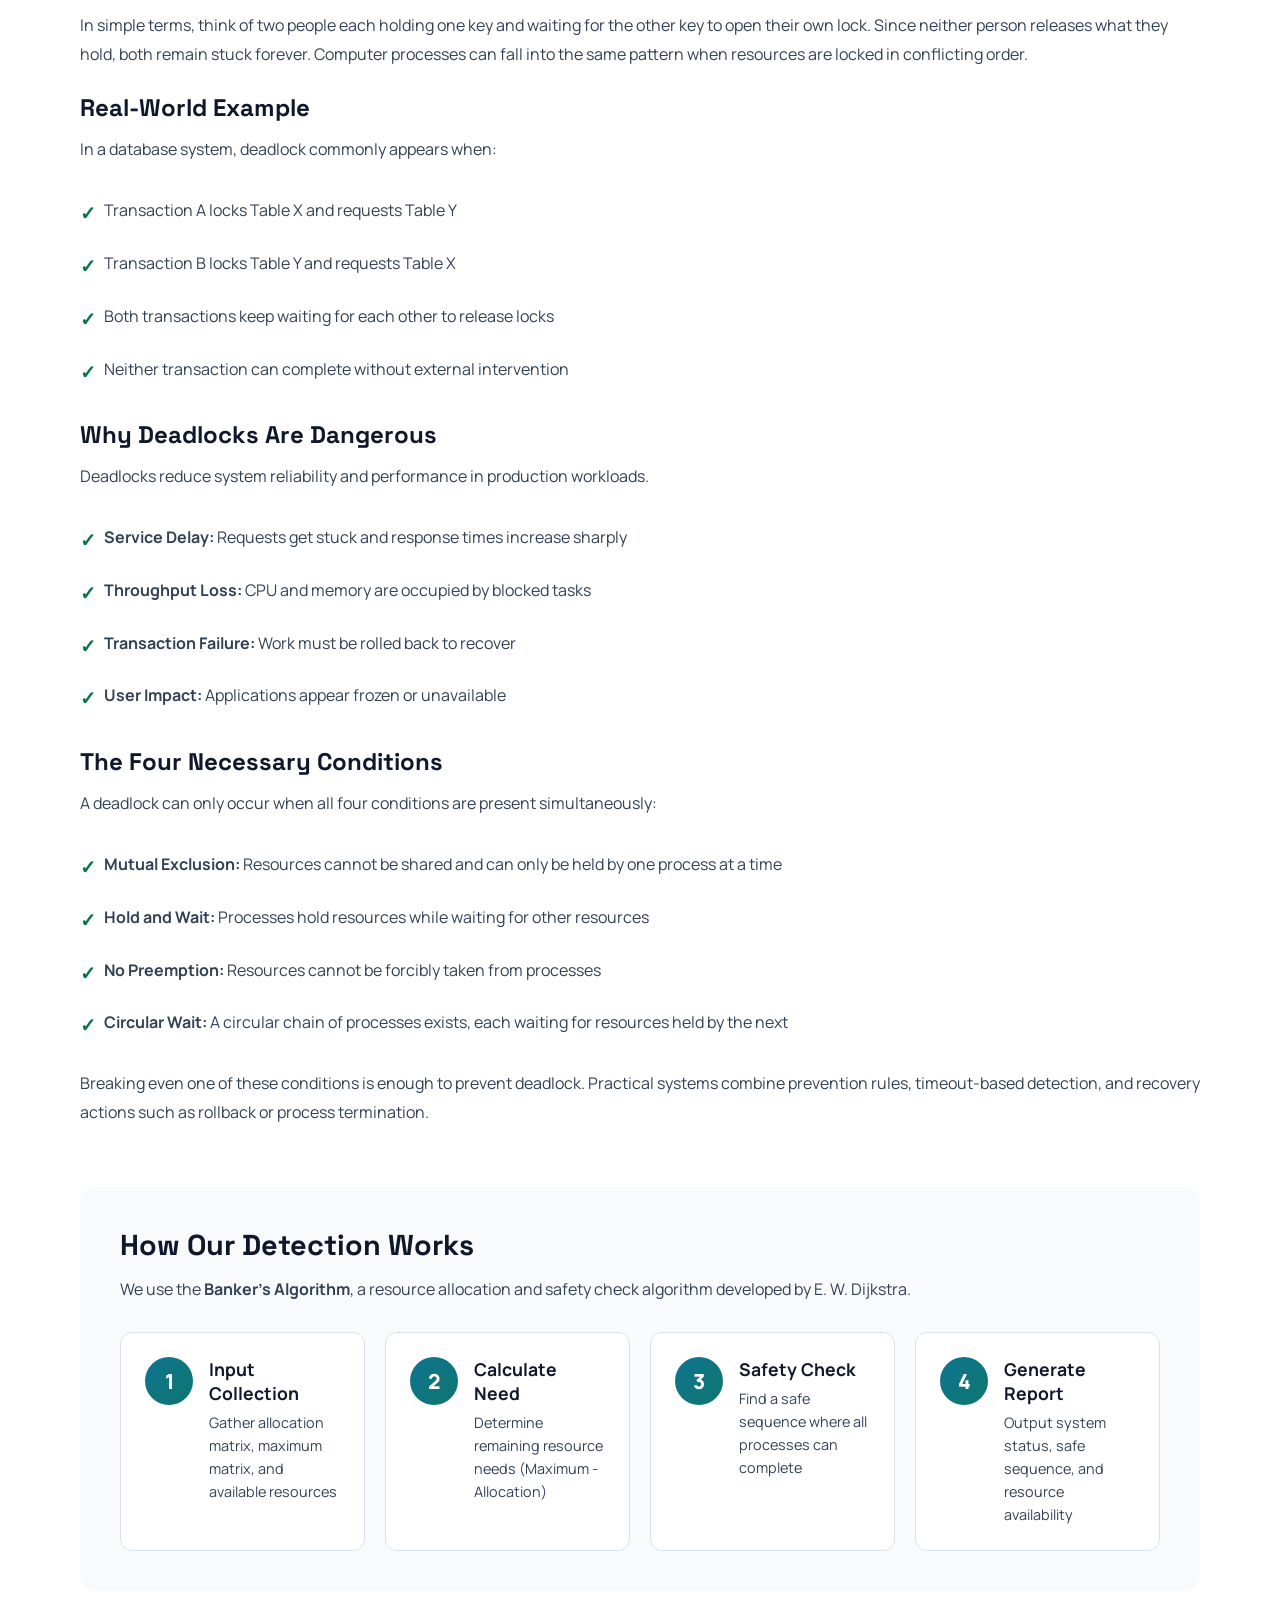
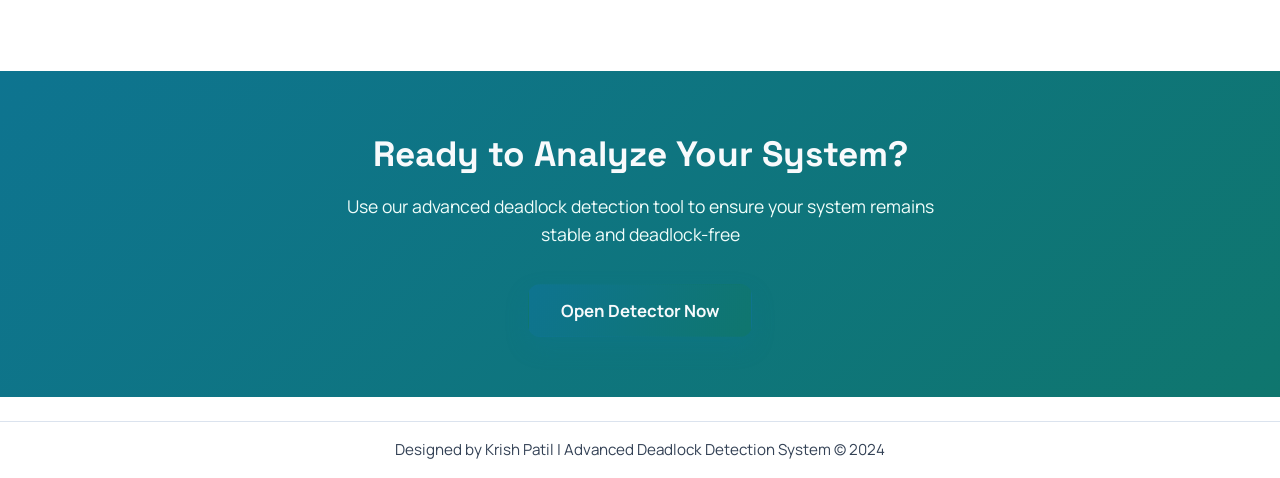
==== commit 7615924f: "Clean up about section: remove unused deadlock image asset" ====
--- a/index.html
+++ b/index.html
@@ -79,6 +79,25 @@
                 <div class="about-text">
                     <h3>What is a Deadlock?</h3>
                     <p>A deadlock is a situation in operating systems where multiple processes are blocked indefinitely, each waiting for resources held by other processes to be released. This creates a circular dependency that prevents any of the processes from progressing.</p>
+                    <p>In simple terms, think of two people each holding one key and waiting for the other key to open their own lock. Since neither person releases what they hold, both remain stuck forever. Computer processes can fall into the same pattern when resources are locked in conflicting order.</p>
+
+                    <h3 class="mt-3">Real-World Example</h3>
+                    <p>In a database system, deadlock commonly appears when:</p>
+                    <ul class="conditions-list">
+                        <li>Transaction A locks Table X and requests Table Y</li>
+                        <li>Transaction B locks Table Y and requests Table X</li>
+                        <li>Both transactions keep waiting for each other to release locks</li>
+                        <li>Neither transaction can complete without external intervention</li>
+                    </ul>
+
+                    <h3 class="mt-3">Why Deadlocks Are Dangerous</h3>
+                    <p>Deadlocks reduce system reliability and performance in production workloads.</p>
+                    <ul class="conditions-list">
+                        <li><strong>Service Delay:</strong> Requests get stuck and response times increase sharply</li>
+                        <li><strong>Throughput Loss:</strong> CPU and memory are occupied by blocked tasks</li>
+                        <li><strong>Transaction Failure:</strong> Work must be rolled back to recover</li>
+                        <li><strong>User Impact:</strong> Applications appear frozen or unavailable</li>
+                    </ul>
                     
                     <h3 class="mt-3">The Four Necessary Conditions</h3>
                     <p>A deadlock can only occur when all four conditions are present simultaneously:</p>
@@ -88,9 +107,8 @@
                         <li><strong>No Preemption:</strong> Resources cannot be forcibly taken from processes</li>
                         <li><strong>Circular Wait:</strong> A circular chain of processes exists, each waiting for resources held by the next</li>
                     </ul>
-                </div>
-                <div class="about-image">
-                    <img src="deadlock-concept.svg" alt="Deadlock Concept" class="about-img">
+
+                    <p>Breaking even one of these conditions is enough to prevent deadlock. Practical systems combine prevention rules, timeout-based detection, and recovery actions such as rollback or process termination.</p>
                 </div>
             </div>
 
--- a/style.css
+++ b/style.css
@@ -707,10 +707,6 @@
 }
 
 .about-content {
-    display: grid;
-    grid-template-columns: 1fr 1fr;
-    gap: 50px;
-    align-items: center;
     margin-bottom: 60px;
 }
 
@@ -756,20 +752,6 @@
     color: var(--safe);
     font-weight: bold;
     font-size: 1.2rem;
-}
-
-.about-image {
-    animation: slideInRight 0.8s ease-out;
-    width: 100%;
-    min-height: 500px;
-}
-
-.about-img {
-    width: 100%;
-    height: 100%;
-    object-fit: cover;
-    border-radius: 16px;
-    box-shadow: 0 20px 50px rgba(0, 0, 0, 0.15);
 }
 
 .mt-3 {
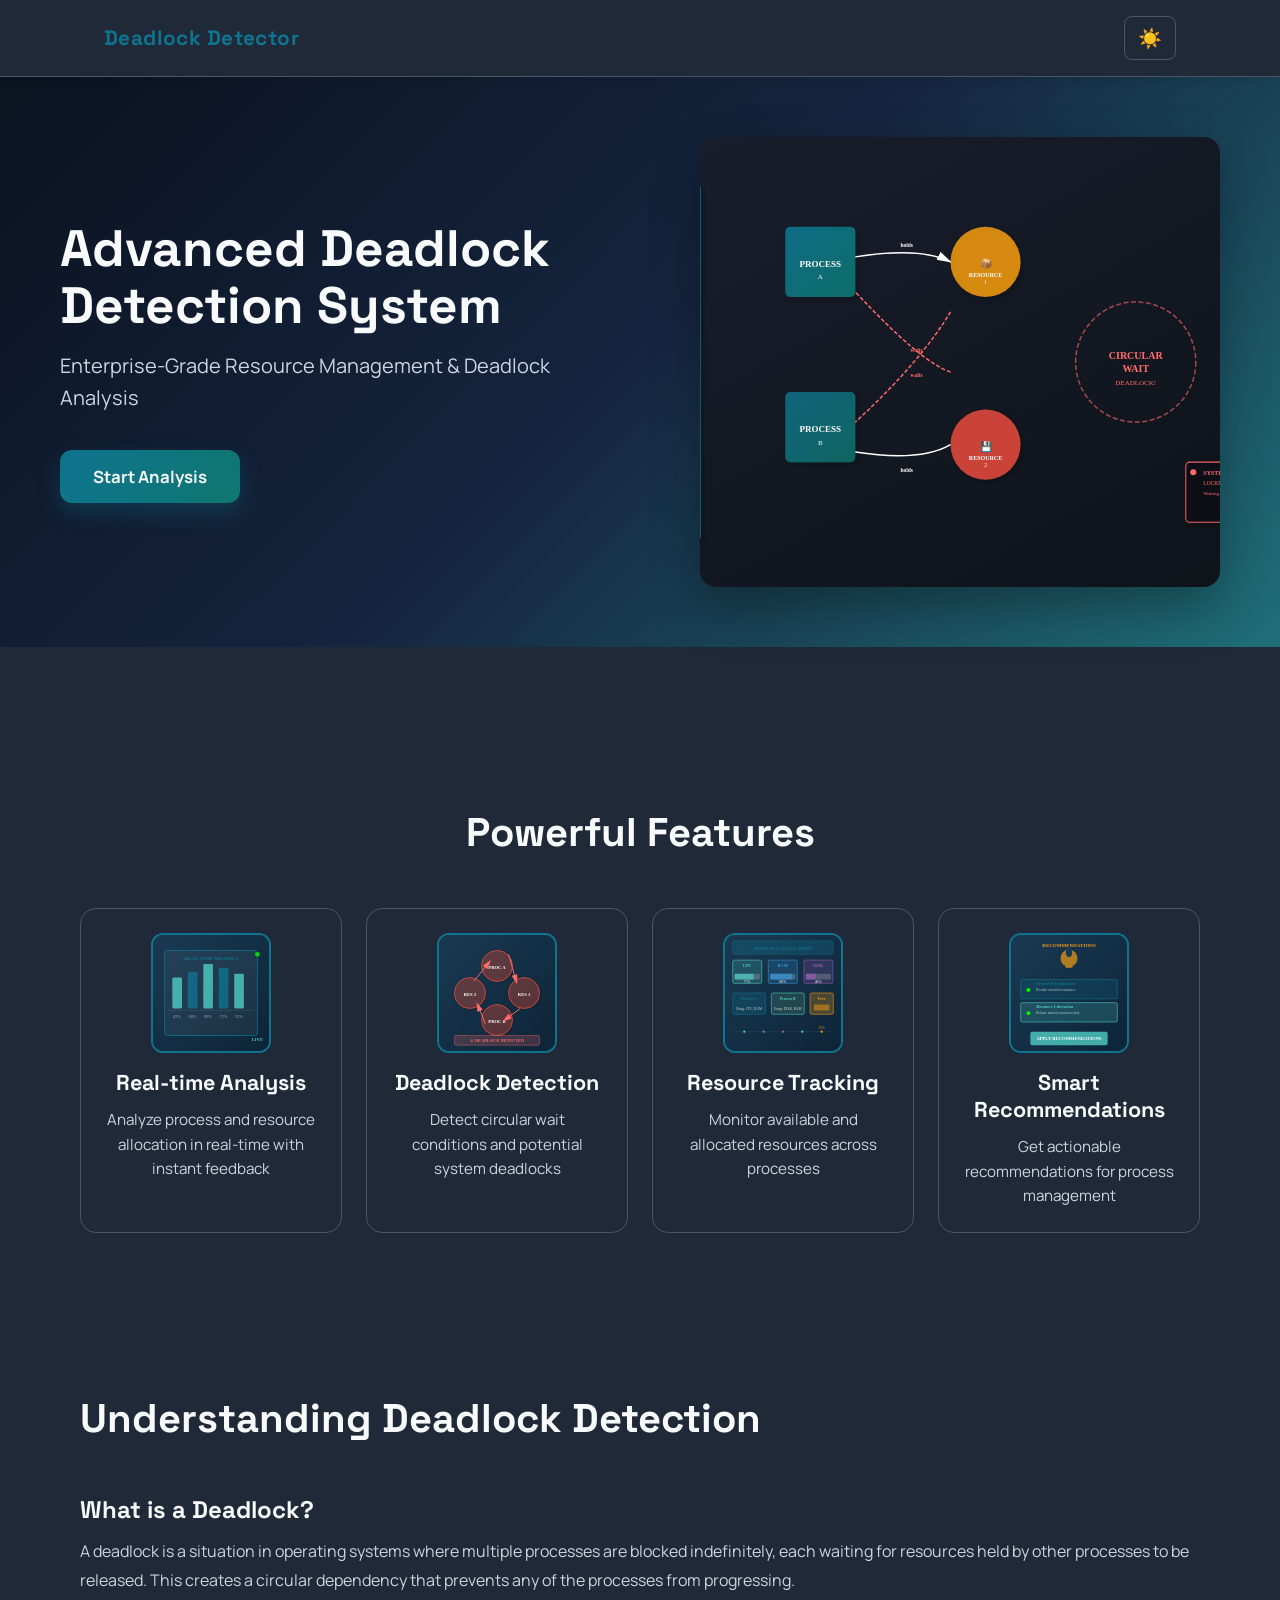
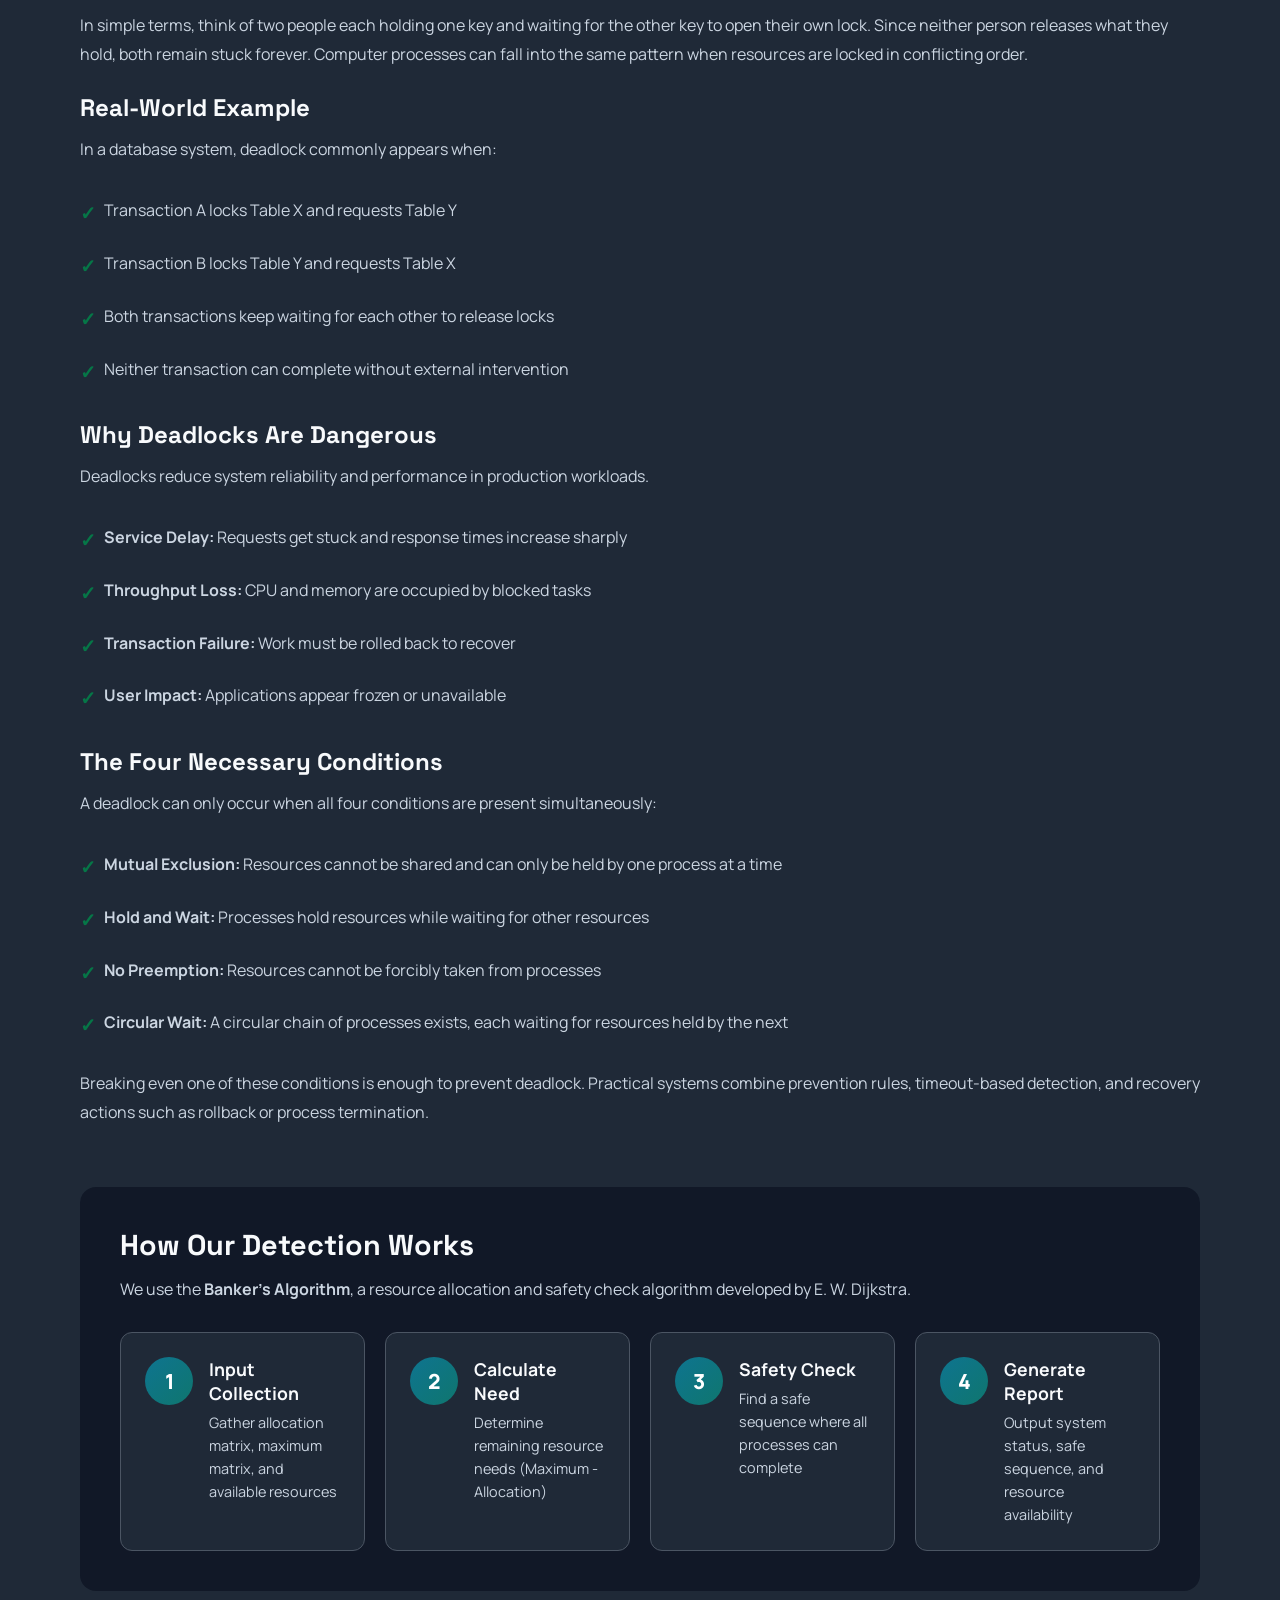
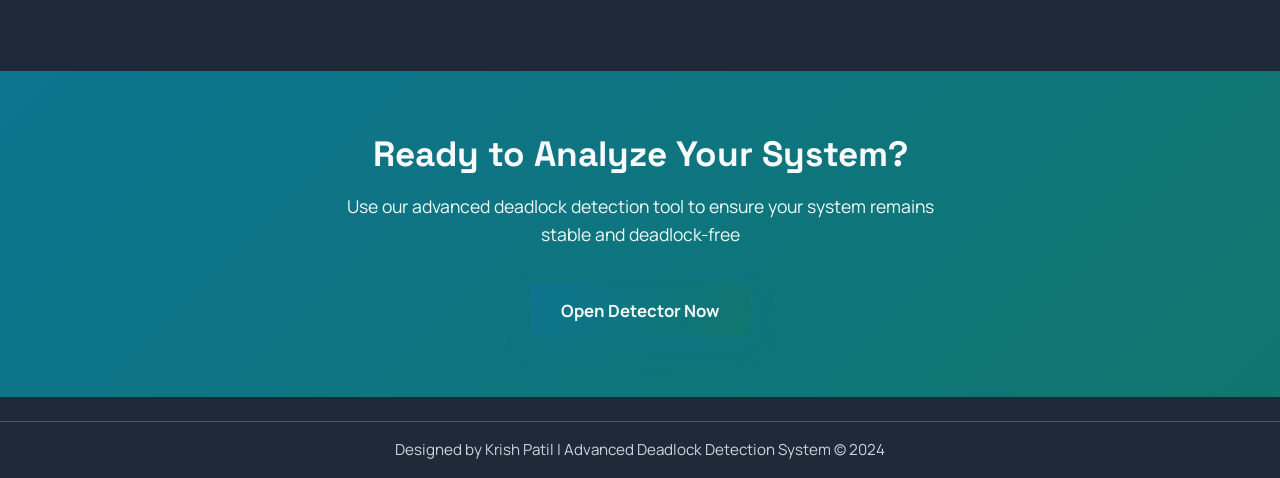
==== commit 8e59cc88: "Set dark mode as default startup theme" ====
--- a/index.html
+++ b/index.html
@@ -1,5 +1,5 @@
 <!DOCTYPE html>
-<html lang="en">
+<html lang="en" data-theme="dark">
 <head>
     <meta charset="UTF-8">
     <meta name="viewport" content="width=device-width, initial-scale=1.0">
@@ -162,5 +162,6 @@
     <footer class="footer">
         <p>Designed by Krish Patil | Advanced Deadlock Detection System © 2024</p>
     </footer>
+    <script src="script.js"></script>
 </body>
 </html>
